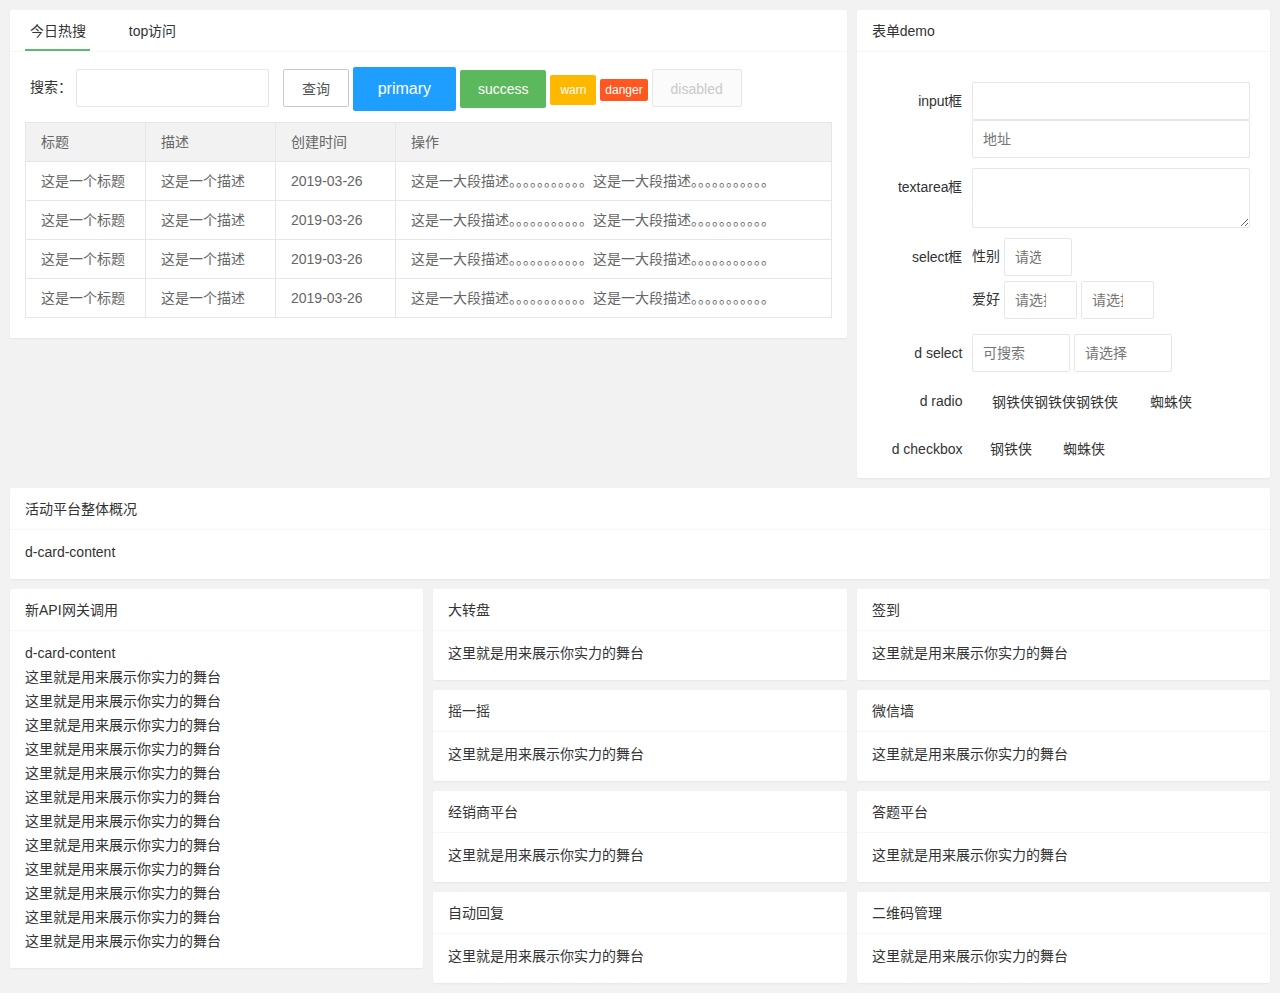
==== d/demo.html @ 4f04b0c2 "commit" ====
<!DOCTYPE html>
<html lang="zh-CN">
<head>
    <meta charset="UTF-8">
    <title>idea for d</title>
    <link media="all" type="text/css" rel="stylesheet" href="/assets/libs/normalize/normalize.min.css">
    <link media="all" type="text/css" rel="stylesheet" href="/assets/libs/d/d.min.css">
</head>
<body>
<div class="d-container">
    <div class="d-row">
        <div class="d-box d-box-8">
            <div class="d-card">
                <div class="d-card-tools">
                    <a href="javascript:void(0)"><i class="iconfont">&#xe728;</i></a>
                    <a href="javascript:void(0)"><i class="iconfont">&#xe6e9;</i></a>
                </div>
                <div class="d-tab">
                    <ul class="d-tab-title">
                        <li class="active" data-target=".top-search">今日热搜</li>
                        <li data-target=".top-access">top访问</li>
                    </ul>
                    <div class="d-card-body d-show top-search">
                        <div class="d-row">
                            <label class="d-input-inline">
                                搜索：
                                <input type="text">
                            </label>
                            <button type="button" class="d-btn">查询</button>
                            <button type="button" class="d-btn d-btn-primary d-btn-lg">primary</button>
                            <button type="button" class="d-btn d-btn-success">success</button>
                            <button type="button" class="d-btn d-btn-warn d-btn-sm">warn</button>
                            <button type="button" class="d-btn d-btn-danger d-btn-xs">danger</button>
                            <button type="button" class="d-btn d-btn-danger" disabled>disabled</button>
                        </div>
                        <table class="d-table d-table-hover">
                            <colgroup>
                                <col width="120">
                                <col width="130">
                                <col width="120">
                                <col>
                            </colgroup>
                            <thead>
                            <tr>
                                <th>标题</th>
                                <th>描述</th>
                                <th>创建时间</th>
                                <th>操作</th>
                            </tr>
                            </thead>
                            <tbody>
                            <tr>
                                <td>这是一个标题</td>
                                <td>这是一个描述</td>
                                <td>2019-03-26</td>
                                <td>这是一大段描述。。。。。。。。。。。这是一大段描述。。。。。。。。。。。</td>
                            </tr>
                            <tr>
                                <td>这是一个标题</td>
                                <td>这是一个描述</td>
                                <td>2019-03-26</td>
                                <td>这是一大段描述。。。。。。。。。。。这是一大段描述。。。。。。。。。。。</td>
                            </tr>
                            <tr>
                                <td>这是一个标题</td>
                                <td>这是一个描述</td>
                                <td>2019-03-26</td>
                                <td>这是一大段描述。。。。。。。。。。。这是一大段描述。。。。。。。。。。。</td>
                            </tr>
                            <tr>
                                <td>这是一个标题</td>
                                <td>这是一个描述</td>
                                <td>2019-03-26</td>
                                <td>这是一大段描述。。。。。。。。。。。这是一大段描述。。。。。。。。。。。</td>
                            </tr>
                            </tbody>
                        </table>
                    </div>
                    <div class="d-card-body top-access">
                        top访问emmmmmmmmm~~~~~
                    </div>
                </div>
            </div>
        </div>
        <div class="d-box d-box-4">
            <div class="d-card">
                <div class="d-card-tools">
                    <a href="javascript:void(0)"><i class="iconfont">&#xe728;</i></a>
                    <a href="javascript:void(0)"><i class="iconfont">&#xe6e9;</i></a>
                </div>
                <div class="d-card-header d-div-overflow">
                    表单demo
                </div>
                <div class="d-card-body">
                    <form action="">
                        <div class="d-form-item">
                            <div class="d-box d-box-3">
                                <label class="d-form-label">input框</label>
                            </div>
                            <div class="d-box d-box-9">
                                <input type="text" name="bb" value="">
                                <div class="d-input-group">
                                    <input type="text" placeholder="地址" value="">
                                    <span class="d-input-group-addon">
                                        <i class="iconfont">&#xe7af;</i>
                                    </span>
                                </div>
                            </div>
                        </div>
                        <div class="d-form-item">
                            <div class="d-box d-box-3">
                                <div class="d-form-label">textarea框</div>
                            </div>
                            <div class="d-box d-box-9">
                                <textarea name="sss"></textarea>
                            </div>
                        </div>
                        <div class="d-form-item">
                            <div class="d-box d-box-3">
                                <div class="d-form-label">select框</div>
                            </div>
                            <div class="d-box d-box-9">
                                <div class="d-input-inline">
                                    性别
                                    <select name="select_default_sex" style="width: 80px">
                                        <option value="">请选择</option>
                                        <option value="男">男</option>
                                        <option value="女">女</option>
                                        <option value="人妖">人妖</option>
                                    </select>
                                </div>
                                <div class="d-input-inline">
                                    爱好
                                    <select name="select_default_love" style="width: 85px">
                                        <option value="">请选择</option>
                                        <optgroup label="美食">
                                            <option value="红烧肉">红烧肉？</option>
                                            <option value="鸡蛋">鸡蛋？</option>
                                        </optgroup>
                                        <optgroup label="电视">
                                            <option value="笑傲江湖">笑傲江湖？</option>
                                            <option value="鹿鼎记" selected>鹿鼎记？</option>
                                            <option value="天龙八部">天龙八部？</option>
                                        </optgroup>
                                    </select>
                                    <select name="select_default_love" style="width: 85px">
                                        <option value="">请选择</option>
                                        <optgroup label="美食">
                                            <option value="红烧肉">红烧肉？</option>
                                            <option value="鸡蛋">鸡蛋？</option>
                                        </optgroup>
                                        <optgroup label="电视">
                                            <option value="笑傲江湖">笑傲江湖？</option>
                                            <option value="鹿鼎记" selected>鹿鼎记？</option>
                                            <option value="天龙八部">天龙八部？</option>
                                        </optgroup>
                                    </select>
                                </div>
                            </div>
                        </div>
                        <div class="d-form-item">
                            <div class="d-box d-box-3">
                                <div class="d-form-label">d select</div>
                            </div>
                            <div class="d-box d-box-9">
                                <select name="select_aaa" d-search style="width: 110px">
                                    <option value="">可搜索</option>
                                    <option value="1">这是1</option>
                                    <option value="2">这是2</option>
                                    <option value="disabled" disabled>这是disabled</option>
                                </select>
                                <select name="select_bbb" style="width: 110px">
                                    <option value="">请选择</option>
                                    <optgroup label="喜欢的电影系列">
                                        <option value="长江七号">长江七号</option>
                                        <option value="喜剧之王">喜剧之王</option>
                                        <option value="功夫" disabled>功夫</option>
                                    </optgroup>
                                    <optgroup label="喜欢的运动系列喜欢的运动">
                                        <option value="足球">足球</option>
                                        <option value="篮球" selected>篮球</option>
                                        <option value="跑步">跑步</option>
                                        <option value="游泳">游泳</option>
                                        <option value="游泳a">游泳a</option>
                                        <option value="游泳b">游泳b</option>
                                        <option value="游泳c">游泳c</option>
                                        <option value="游泳d">游泳d</option>
                                        <option value="游泳e">游泳e</option>
                                        <option value="游泳f">游泳f</option>
                                        <option value="游泳g">游泳g</option>
                                        <option value="游泳h">游泳h</option>
                                        <option value="游泳i">游泳i</option>
                                        <option value="游泳j">游泳j</option>
                                    </optgroup>
                                    <option value="disabled" disabled>这是disabled</option>
                                </select>
                            </div>
                        </div>
                        <div class="d-form-item">
                            <div class="d-box d-box-3">
                                <div class="d-form-label">d radio</div>
                            </div>
                            <div class="d-box d-box-9">
                                <label class="d-input-inline">
                                    <input type="radio" name="radio_bbb" value="钢铁侠"> 钢铁侠钢铁侠钢铁侠
                                </label>
                                <label class="d-input-inline">
                                    <input type="radio" name="radio_bbb" checked value="蜘蛛侠"> 蜘蛛侠
                                </label>
                            </div>
                        </div>
                        <div class="d-form-item">
                            <div class="d-box d-box-3">
                                <div class="d-form-label">d checkbox</div>
                            </div>
                            <div class="d-box d-box-9">
                                <label class="d-input-inline">
                                    <input type="checkbox" name="checkbox_bbb" value="钢铁侠" placeholder="钢铁侠">
                                </label>
                                <label class="d-input-inline">
                                    <input type="checkbox" name="checkbox_bbb" checked value="蜘蛛侠"> 蜘蛛侠
                                </label>
                            </div>
                        </div>
                    </form>
                </div>
            </div>
        </div>
        <div class="d-box d-box-12">
            <div class="d-card">
                <div class="d-card-tools">
                    <a href="javascript:void(0)"><i class="iconfont">&#xe728;</i></a>
                    <a href="javascript:void(0)"><i class="iconfont">&#xe6e9;</i></a>
                </div>
                <div class="d-card-header d-div-overflow">
                    活动平台整体概况
                </div>
                <div class="d-card-body">
                    d-card-content
                </div>
            </div>
        </div>
        <div class="d-box d-box-4">
            <div class="d-card">
                <div class="d-card-tools">
                    <a href="javascript:void(0)"><i class="iconfont">&#xe728;</i></a>
                    <a href="javascript:void(0)"><i class="iconfont">&#xe6e9;</i></a>
                </div>
                <div class="d-card-header d-div-overflow">
                    新API网关调用
                </div>
                <div class="d-card-body">
                    d-card-content <br>
                    这里就是用来展示你实力的舞台 <br>
                    这里就是用来展示你实力的舞台 <br>
                    这里就是用来展示你实力的舞台 <br>
                    这里就是用来展示你实力的舞台 <br>
                    这里就是用来展示你实力的舞台 <br>
                    这里就是用来展示你实力的舞台 <br>
                    这里就是用来展示你实力的舞台 <br>
                    这里就是用来展示你实力的舞台 <br>
                    这里就是用来展示你实力的舞台 <br>
                    这里就是用来展示你实力的舞台 <br>
                    这里就是用来展示你实力的舞台 <br>
                    这里就是用来展示你实力的舞台 <br>
                </div>
            </div>
        </div>
        <div class="d-box d-box-4">
            <div class="d-card">
                <div class="d-card-tools">
                    <a href="javascript:void(0)"><i class="iconfont">&#xe728;</i></a>
                    <a href="javascript:void(0)"><i class="iconfont">&#xe6e9;</i></a>
                </div>
                <div class="d-card-header d-div-overflow">
                    大转盘
                </div>
                <div class="d-card-body">
                    这里就是用来展示你实力的舞台
                </div>
            </div>
        </div>
        <div class="d-box d-box-4">
            <div class="d-card">
                <div class="d-card-header d-div-overflow">签到</div>
                <div class="d-card-body">
                    这里就是用来展示你实力的舞台
                </div>
            </div>
        </div>
        <div class="d-box d-box-4">
            <div class="d-card">
                <div class="d-card-header d-div-overflow">摇一摇</div>
                <div class="d-card-body">
                    这里就是用来展示你实力的舞台
                </div>
            </div>
        </div>
        <div class="d-box d-box-4">
            <div class="d-card">
                <div class="d-card-header d-div-overflow">微信墙</div>
                <div class="d-card-body">
                    这里就是用来展示你实力的舞台
                </div>
            </div>
        </div>
        <div class="d-box d-box-4">
            <div class="d-card">
                <div class="d-card-header d-div-overflow">经销商平台</div>
                <div class="d-card-body">
                    这里就是用来展示你实力的舞台
                </div>
            </div>
        </div>
        <div class="d-box d-box-4">
            <div class="d-card">
                <div class="d-card-header d-div-overflow">答题平台</div>
                <div class="d-card-body">
                    这里就是用来展示你实力的舞台
                </div>
            </div>
        </div>
        <div class="d-box d-box-4">
            <div class="d-card">
                <div class="d-card-header d-div-overflow">自动回复</div>
                <div class="d-card-body">
                    这里就是用来展示你实力的舞台
                </div>
            </div>
        </div>
        <div class="d-box d-box-4">
            <div class="d-card">
                <div class="d-card-header d-div-overflow">二维码管理</div>
                <div class="d-card-body">
                    这里就是用来展示你实力的舞台
                </div>
            </div>
        </div>
    </div>
</div>
<script src="/assets/libs/jquery/jquery-1.10.2.min.js"></script>
<script src="/assets/libs/d/d.min.js"></script>

</body>
</html>
---- assets/libs/d/d.min.css ----
/*! 
 * d.css - d.css
 * @version v1.0.0
 * @copyright dingding 
 * @modified time 2019-04-02 14:8:6
 * https://github.com/352926/d
 * https://ding.uq0.com/d/demo.html
 */.d-container .d-row .d-box .d-card .d-tab .d-tab-title li.active,.d-container .d-row .d-card-tools a,.d-container a,body{color:#333}*,:after,:before{-webkit-box-sizing:border-box;-moz-box-sizing:border-box;box-sizing:border-box}blockquote,body,button,dd,div,dl,dt,form,h1,h2,h3,h4,h5,h6,input,li,ol,p,pre,td,textarea,th,ul{margin:0;padding:0;-webkit-tap-highlight-color:transparent}body{font-family:"Helvetica Neue",Helvetica,Arial,sans-serif;font-size:14px;line-height:1.42857143;background-color:#fff;height:100%}.d-container{background-color:#f2f2f2}.d-container a{text-decoration:none}.d-container .d-show{display:block!important}.d-container .d-hide{display:none!important}.d-container .clear{clear:both}.d-container .clearfix:after,.d-container .d-row .d-card:after,.d-container .d-row:after{content:'.';display:block;height:0;clear:both;visibility:hidden}.d-container .d-row{padding:5px}.d-container .d-row:before{content:'';display:block;clear:both}.d-container .d-row .d-box{display:block;box-sizing:border-box;-moz-box-sizing:border-box;-webkit-box-sizing:border-box;padding:5px;float:left}.d-container .d-row .d-box .d-card{border-radius:2px;background-color:#fff;box-shadow:0 1px 2px 0 rgba(0,0,0,.05);padding-bottom:5px;position:relative}.d-container .d-row .d-box .d-card .d-card-header{height:42px;line-height:42px;padding:0 30px 0 15px;border-bottom:1px solid #f6f6f6;color:#333;border-radius:2px 2px 0 0;font-size:14px}.d-container .d-row .d-box .d-card .d-tab .d-tab-title{height:42px;position:relative;left:0;white-space:nowrap;font-size:0;border-bottom-width:1px;border-bottom-style:solid;-webkit-transition:all .2s;border-bottom-color:#f6f6f6}.d-container .d-row .d-box .d-card .d-tab .d-tab-title li{display:inline-block;margin:0 15px;padding:0;line-height:42px;vertical-align:middle;font-size:14px;text-align:center;cursor:pointer;transition:all .2s;-webkit-transition:all .2s;position:relative;min-width:65px}.d-container .d-row .d-box .d-card .d-tab .d-card-body{display:none}.d-container .d-row .d-box .d-card .d-tab .d-tab-title li.active:after{position:absolute;left:0;top:0;content:'';width:100%;height:41px;border-radius:2px 2px 0 0;box-sizing:border-box;pointer-events:none;border:none;border-bottom:2px solid #5FB878}.d-container .d-row .d-card-tools{width:100%;line-height:42px;top:0;left:0;position:absolute;text-align:right;padding-right:10px}.d-container .d-div-overflow{overflow:hidden;white-space:nowrap;text-overflow:ellipsis}.d-container .d-row .d-box .d-card .d-card-body{padding:10px 15px;line-height:24px}.d-container .d-row .d-box-1{width:8.33333333%}.d-container .d-row .d-box-2{width:16.66666667%}.d-container .d-row .d-box-3{width:25%}.d-container .d-row .d-box-4{width:33.33333333%}.d-container .d-row .d-box-5{width:41.66666667%}.d-container .d-row .d-box-6{width:50%}.d-container .d-row .d-box-7{width:58.33333333%}.d-container .d-row .d-box-8{width:66.66666667%}.d-container .d-row .d-box-9{width:75%}.d-container .d-row .d-box-10{width:83.33333333%}.d-container .d-row .d-box-11{width:91.66666667%}.d-container .d-row .d-box-12{width:100%}.d-container .d-table{width:100%;background-color:#fff;color:#666;margin:5px 0;border-collapse:collapse;border-spacing:0}.d-container .d-table tr{transition:all .3s;-webkit-transition:all .3s}.d-container .d-table thead tr{background-color:#f2f2f2}.d-container .d-table td,.d-container .d-table th{position:relative;padding:9px 15px;min-height:20px;line-height:20px;font-size:14px;border-width:1px;border-style:solid;border-color:#e6e6e6;text-align:left;font-weight:400}.d-container .d-table.d-table-hover>tbody>tr:hover{background-color:#f5f5f5}.d-container .d-form-item{margin-bottom:15px;clear:both}.d-container .d-form-label{display:block;padding:9px 0;width:100%;font-weight:400;line-height:20px;text-align:right}.d-container .d-form-input-checkbox,.d-container .d-form-input-radio{padding:9px 10px 0 0;font-weight:400;line-height:20px;vertical-align:middle;text-align:right}.d-container .d-form-input-radio{display:inline-block;cursor:pointer}.d-container .d-form-input-radio i.iconfont{color:#c2c2c2;font-size:18px;margin-right:5px;position:relative;top:1px}.d-container .d-form-input-radio input[type=radio]{display:none!important}.d-container .d-form-input-radio i.iconfont:hover{color:#5FB878!important}.d-container .d-form-input-radio.disabled,.d-container .d-form-input-radio.disabled i.iconfont{cursor:not-allowed!important;color:#e2e2e2!important}.d-container .d-form-input-checkbox{display:inline-block;cursor:pointer}.d-container .d-form-input-checkbox i.iconfont{color:#c2c2c2;font-size:16px;margin-right:5px;position:relative;top:1px}.d-container .d-form-input-checkbox input[type=checkbox]{display:none!important}.d-container .d-form-input-checkbox i.iconfont:hover,.d-container .d-form-input-checkbox.checked i.iconfont,.d-container .d-form-input-radio.checked i.iconfont{color:#5FB878!important}.d-container .d-form-input-checkbox.disabled,.d-container .d-form-input-checkbox.disabled i.iconfont{cursor:not-allowed!important;color:#e2e2e2!important}.d-container .d-form-select{position:relative;display:inline-block;font-weight:400;line-height:20px;vertical-align:middle;cursor:pointer}.d-container .d-form-select select{display:none!important}.d-container .d-form-select .d-form-select-title input{cursor:pointer}.d-container .d-form-select ul.d-form-select-option{display:none;position:absolute;left:0;top:42px;padding:5px 0;z-index:899;min-width:100%;border:1px solid #d2d2d2;max-height:300px;overflow-y:auto;background-color:#fff;border-radius:2px;box-shadow:0 2px 4px rgba(0,0,0,.12);box-sizing:border-box}.d-container .d-form-select ul.d-form-select-option>li.active{background-color:#5FB878!important;color:#fff!important}.d-container .d-form-select ul.d-form-select-option li.disabled{color:#d2d2d2!important;background-color:#fff!important;cursor:not-allowed!important}.d-container .d-form-select ul.d-form-select-option li{padding:0 10px;line-height:36px;white-space:nowrap;overflow:hidden;text-overflow:ellipsis}.d-container .d-form-select ul.d-form-select-option li:hover{background-color:#f2f2f2;-webkit-transition:.5s all;transition:.5s all}.d-container .d-form-select ul.d-form-select-option.d-form-select-group li{padding-left:20px}.d-container .d-form-select ul.d-form-select-option.d-form-select-group li.select_tips{padding-left:10px;color:#999}.d-container .d-form-select .d-form-select-group li.group{font-size:12px;color:#999!important;background-color:#fff!important;cursor:default!important;padding:0 10px!important;line-height:36px;white-space:nowrap;overflow:hidden;text-overflow:ellipsis}.d-container input,.d-container select,.d-container textarea{display:block;width:100%;padding-left:10px;height:38px;line-height:1.3;border:1px solid #e6e6e6;background-color:#fff;border-radius:2px;outline:0}.d-container .d-input-inline{display:inline-block;height:38px;vertical-align:middle;cursor:pointer;padding-right:10px;margin-bottom:5px}.d-container .d-input-inline input,.d-container .d-input-inline select{display:inline-block;width:auto;vertical-align:middle}.d-container .d-input-inline input[type=checkbox],.d-container .d-input-inline input[type=radio]{text-align:right;padding:9px 10px 0 0;margin-right:5px;position:relative;top:-1px;cursor:pointer}.d-container input:focus,.d-container input:hover,.d-container select:focus,.d-container select:hover,.d-container textarea:focus,.d-container textarea:hover{border-color:#D2D2D2!important}.d-container textarea{min-height:60px;height:auto;line-height:20px;padding:6px 10px;resize:vertical}.d-container .d-input-group{position:relative}.d-container .d-input-group input{padding-right:30px}.d-container .d-input-group .d-input-group-addon{display:inline-block;overflow:hidden;position:absolute;right:10px;top:25%;margin-top:-3px;cursor:pointer;color:#c2c2c2;transition:all .3s;-webkit-transition:all .3s}.d-container .d-btn{display:inline-block;height:38px;line-height:38px;white-space:nowrap;text-align:center;font-size:14px;cursor:pointer;padding:0 18px;border-width:1px;border-style:solid;border-color:#C9C9C9;border-image:initial;border-radius:2px;background-color:#fff;color:#555;outline:0}.d-container .d-btn:hover{border-color:#009688;color:#333}.d-container .d-btn-primary{background-color:#1E9FFF;color:#fff;border:none}.d-container .d-btn-success{background-color:#5cb85c;color:#fff;border:none}.d-container .d-btn-danger{background-color:#FF5722;color:#fff;border:none}.d-container .d-btn-warn{background-color:#FFB800;color:#fff;border:none}.d-container .d-btn-danger:hover,.d-container .d-btn-primary:hover,.d-container .d-btn-success:hover,.d-container .d-btn-warn:hover{opacity:.8;filter:alpha(opacity=80);color:#fff}.d-container .d-btn:disabled{border:1px solid #e6e6e6;background-color:#FBFBFB;color:#C9C9C9;cursor:not-allowed;opacity:1}.d-container .d-btn.d-btn-lg{height:44px;line-height:44px;padding:0 25px;font-size:16px}.d-container .d-btn.d-btn-sm{height:30px;line-height:30px;padding:0 10px;font-size:12px}.d-container .d-btn.d-btn-xs{height:22px;line-height:22px;padding:0 5px;font-size:12px}@font-face{font-family:iconfont;src:url(//at.alicdn.com/t/font_1105933_s2urmoh4e4j.eot);src:url(//at.alicdn.com/t/font_1105933_s2urmoh4e4j.eot?#iefix) format('embedded-opentype'),url(//at.alicdn.com/t/font_1105933_s2urmoh4e4j.woff2) format('woff2'),url(//at.alicdn.com/t/font_1105933_s2urmoh4e4j.woff) format('woff'),url(//at.alicdn.com/t/font_1105933_s2urmoh4e4j.ttf) format('truetype'),url(//at.alicdn.com/t/font_1105933_s2urmoh4e4j.svg#iconfont) format('svg')}.iconfont{font-family:iconfont!important;font-size:16px;font-style:normal;-webkit-font-smoothing:antialiased;-webkit-text-stroke-width:.2px;-moz-osx-font-smoothing:grayscale}
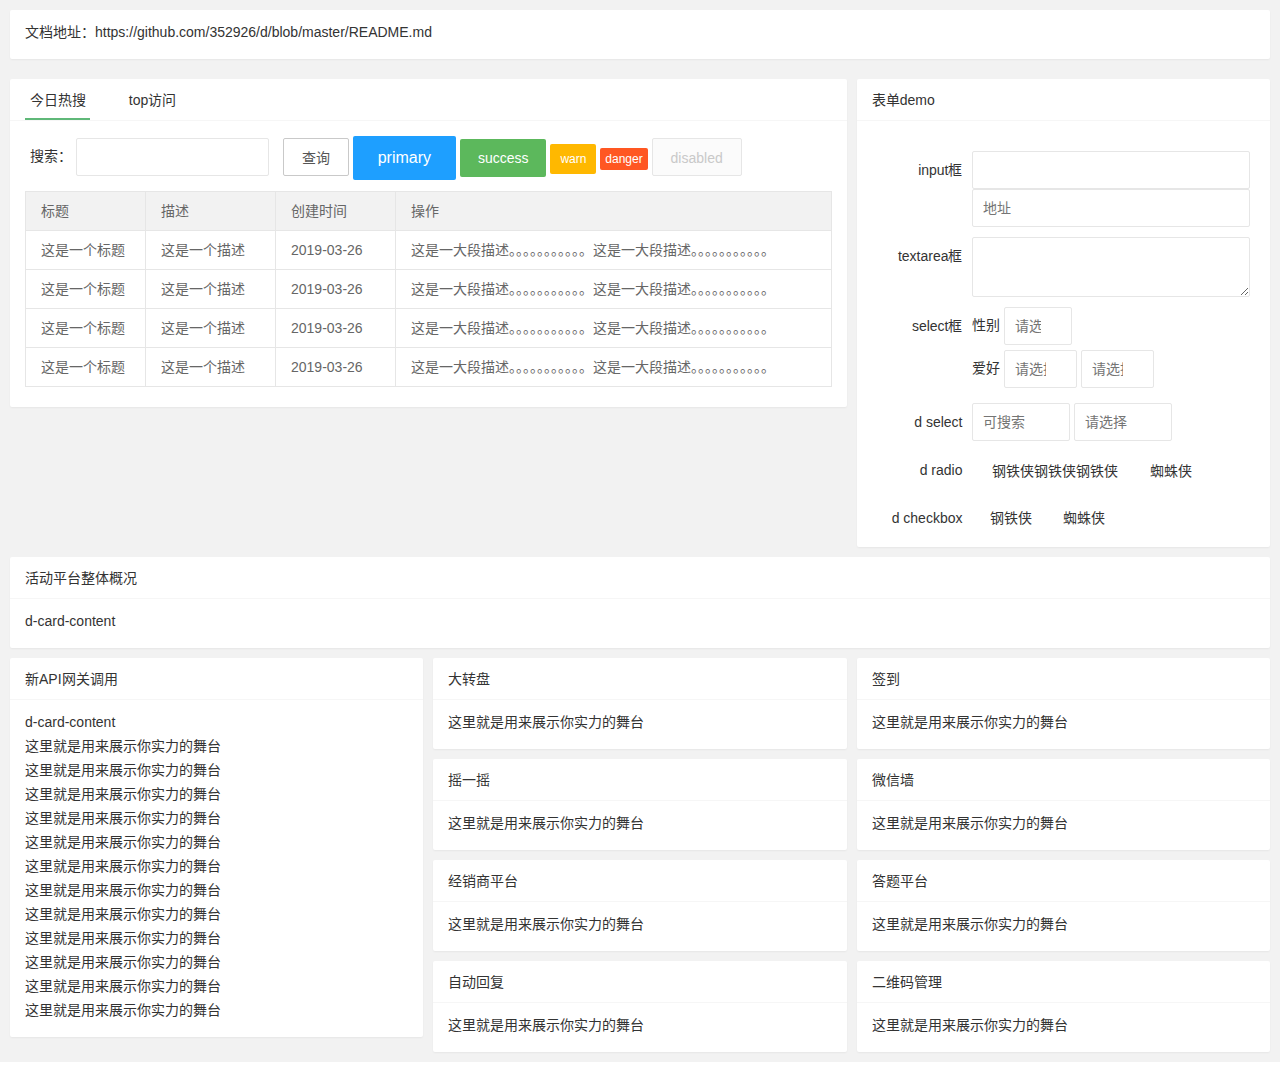
==== commit 6bcbb5fd: "commit" ====
--- a/d/demo.html
+++ b/d/demo.html
@@ -8,6 +8,15 @@
 </head>
 <body>
 <div class="d-container">
+    <div class="d-row">
+        <div class="d-box d-box-12">
+            <div class="d-card">
+                <div class="d-card-body">
+                    文档地址：<a href="https://github.com/352926/d/blob/master/README.md" target="_blank">https://github.com/352926/d/blob/master/README.md</a>
+                </div>
+            </div>
+        </div>
+    </div>
     <div class="d-row">
         <div class="d-box d-box-8">
             <div class="d-card">
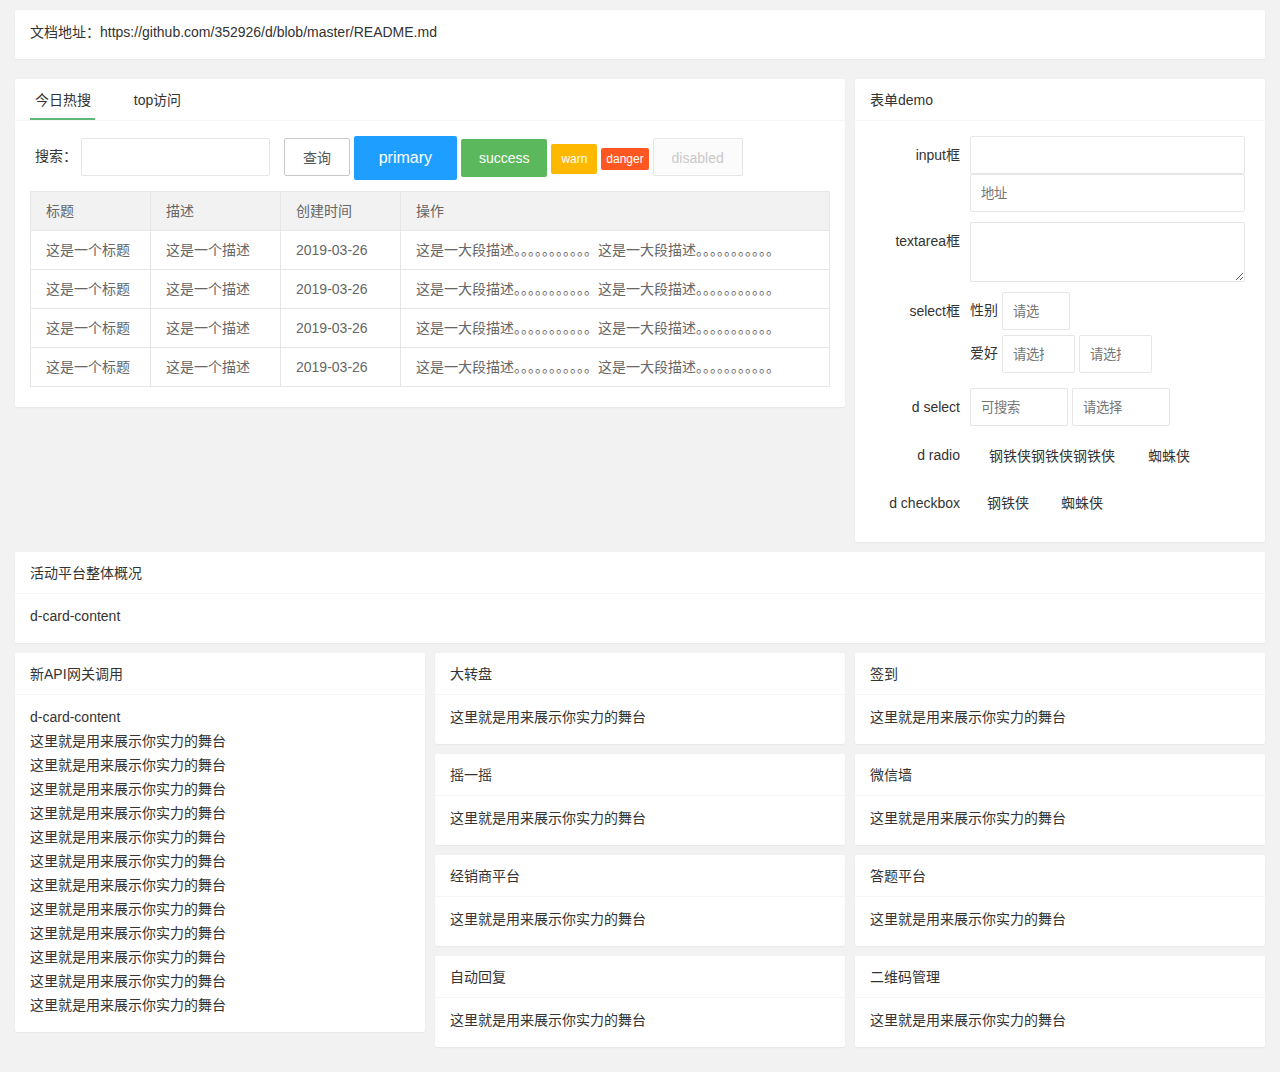
==== commit 8f8147fa: "增加h5样式，同时调整样式提高兼容性" ====
--- a/d/demo.html
+++ b/d/demo.html
@@ -3,10 +3,11 @@
 <head>
     <meta charset="UTF-8">
     <title>idea for d</title>
-    <link media="all" type="text/css" rel="stylesheet" href="/assets/libs/normalize/normalize.min.css">
+    <link rel="shortcut icon" href="//ding.uq0.com/d/favicon.ico">
+    <link media="all" type="text/css" rel="stylesheet" href="//ding.uq0.com/assets/libs/normalize/normalize.min.css">
     <link media="all" type="text/css" rel="stylesheet" href="/assets/libs/d/d.min.css">
 </head>
-<body>
+<body style="background-color: #f2f2f2;">
 <div class="d-container">
     <div class="d-row">
         <div class="d-box d-box-12">
--- a/assets/libs/d/d.min.css
+++ b/assets/libs/d/d.min.css
@@ -5,4 +5,4 @@
  * @modified time 2019-04-02 14:8:6
  * https://github.com/352926/d
  * https://ding.uq0.com/d/demo.html
- */.d-container .d-row .d-box .d-card .d-tab .d-tab-title li.active,.d-container .d-row .d-card-tools a,.d-container a,body{color:#333}*,:after,:before{-webkit-box-sizing:border-box;-moz-box-sizing:border-box;box-sizing:border-box}blockquote,body,button,dd,div,dl,dt,form,h1,h2,h3,h4,h5,h6,input,li,ol,p,pre,td,textarea,th,ul{margin:0;padding:0;-webkit-tap-highlight-color:transparent}body{font-family:"Helvetica Neue",Helvetica,Arial,sans-serif;font-size:14px;line-height:1.42857143;background-color:#fff;height:100%}.d-container{background-color:#f2f2f2}.d-container a{text-decoration:none}.d-container .d-show{display:block!important}.d-container .d-hide{display:none!important}.d-container .clear{clear:both}.d-container .clearfix:after,.d-container .d-row .d-card:after,.d-container .d-row:after{content:'.';display:block;height:0;clear:both;visibility:hidden}.d-container .d-row{padding:5px}.d-container .d-row:before{content:'';display:block;clear:both}.d-container .d-row .d-box{display:block;box-sizing:border-box;-moz-box-sizing:border-box;-webkit-box-sizing:border-box;padding:5px;float:left}.d-container .d-row .d-box .d-card{border-radius:2px;background-color:#fff;box-shadow:0 1px 2px 0 rgba(0,0,0,.05);padding-bottom:5px;position:relative}.d-container .d-row .d-box .d-card .d-card-header{height:42px;line-height:42px;padding:0 30px 0 15px;border-bottom:1px solid #f6f6f6;color:#333;border-radius:2px 2px 0 0;font-size:14px}.d-container .d-row .d-box .d-card .d-tab .d-tab-title{height:42px;position:relative;left:0;white-space:nowrap;font-size:0;border-bottom-width:1px;border-bottom-style:solid;-webkit-transition:all .2s;border-bottom-color:#f6f6f6}.d-container .d-row .d-box .d-card .d-tab .d-tab-title li{display:inline-block;margin:0 15px;padding:0;line-height:42px;vertical-align:middle;font-size:14px;text-align:center;cursor:pointer;transition:all .2s;-webkit-transition:all .2s;position:relative;min-width:65px}.d-container .d-row .d-box .d-card .d-tab .d-card-body{display:none}.d-container .d-row .d-box .d-card .d-tab .d-tab-title li.active:after{position:absolute;left:0;top:0;content:'';width:100%;height:41px;border-radius:2px 2px 0 0;box-sizing:border-box;pointer-events:none;border:none;border-bottom:2px solid #5FB878}.d-container .d-row .d-card-tools{width:100%;line-height:42px;top:0;left:0;position:absolute;text-align:right;padding-right:10px}.d-container .d-div-overflow{overflow:hidden;white-space:nowrap;text-overflow:ellipsis}.d-container .d-row .d-box .d-card .d-card-body{padding:10px 15px;line-height:24px}.d-container .d-row .d-box-1{width:8.33333333%}.d-container .d-row .d-box-2{width:16.66666667%}.d-container .d-row .d-box-3{width:25%}.d-container .d-row .d-box-4{width:33.33333333%}.d-container .d-row .d-box-5{width:41.66666667%}.d-container .d-row .d-box-6{width:50%}.d-container .d-row .d-box-7{width:58.33333333%}.d-container .d-row .d-box-8{width:66.66666667%}.d-container .d-row .d-box-9{width:75%}.d-container .d-row .d-box-10{width:83.33333333%}.d-container .d-row .d-box-11{width:91.66666667%}.d-container .d-row .d-box-12{width:100%}.d-container .d-table{width:100%;background-color:#fff;color:#666;margin:5px 0;border-collapse:collapse;border-spacing:0}.d-container .d-table tr{transition:all .3s;-webkit-transition:all .3s}.d-container .d-table thead tr{background-color:#f2f2f2}.d-container .d-table td,.d-container .d-table th{position:relative;padding:9px 15px;min-height:20px;line-height:20px;font-size:14px;border-width:1px;border-style:solid;border-color:#e6e6e6;text-align:left;font-weight:400}.d-container .d-table.d-table-hover>tbody>tr:hover{background-color:#f5f5f5}.d-container .d-form-item{margin-bottom:15px;clear:both}.d-container .d-form-label{display:block;padding:9px 0;width:100%;font-weight:400;line-height:20px;text-align:right}.d-container .d-form-input-checkbox,.d-container .d-form-input-radio{padding:9px 10px 0 0;font-weight:400;line-height:20px;vertical-align:middle;text-align:right}.d-container .d-form-input-radio{display:inline-block;cursor:pointer}.d-container .d-form-input-radio i.iconfont{color:#c2c2c2;font-size:18px;margin-right:5px;position:relative;top:1px}.d-container .d-form-input-radio input[type=radio]{display:none!important}.d-container .d-form-input-radio i.iconfont:hover{color:#5FB878!important}.d-container .d-form-input-radio.disabled,.d-container .d-form-input-radio.disabled i.iconfont{cursor:not-allowed!important;color:#e2e2e2!important}.d-container .d-form-input-checkbox{display:inline-block;cursor:pointer}.d-container .d-form-input-checkbox i.iconfont{color:#c2c2c2;font-size:16px;margin-right:5px;position:relative;top:1px}.d-container .d-form-input-checkbox input[type=checkbox]{display:none!important}.d-container .d-form-input-checkbox i.iconfont:hover,.d-container .d-form-input-checkbox.checked i.iconfont,.d-container .d-form-input-radio.checked i.iconfont{color:#5FB878!important}.d-container .d-form-input-checkbox.disabled,.d-container .d-form-input-checkbox.disabled i.iconfont{cursor:not-allowed!important;color:#e2e2e2!important}.d-container .d-form-select{position:relative;display:inline-block;font-weight:400;line-height:20px;vertical-align:middle;cursor:pointer}.d-container .d-form-select select{display:none!important}.d-container .d-form-select .d-form-select-title input{cursor:pointer}.d-container .d-form-select ul.d-form-select-option{display:none;position:absolute;left:0;top:42px;padding:5px 0;z-index:899;min-width:100%;border:1px solid #d2d2d2;max-height:300px;overflow-y:auto;background-color:#fff;border-radius:2px;box-shadow:0 2px 4px rgba(0,0,0,.12);box-sizing:border-box}.d-container .d-form-select ul.d-form-select-option>li.active{background-color:#5FB878!important;color:#fff!important}.d-container .d-form-select ul.d-form-select-option li.disabled{color:#d2d2d2!important;background-color:#fff!important;cursor:not-allowed!important}.d-container .d-form-select ul.d-form-select-option li{padding:0 10px;line-height:36px;white-space:nowrap;overflow:hidden;text-overflow:ellipsis}.d-container .d-form-select ul.d-form-select-option li:hover{background-color:#f2f2f2;-webkit-transition:.5s all;transition:.5s all}.d-container .d-form-select ul.d-form-select-option.d-form-select-group li{padding-left:20px}.d-container .d-form-select ul.d-form-select-option.d-form-select-group li.select_tips{padding-left:10px;color:#999}.d-container .d-form-select .d-form-select-group li.group{font-size:12px;color:#999!important;background-color:#fff!important;cursor:default!important;padding:0 10px!important;line-height:36px;white-space:nowrap;overflow:hidden;text-overflow:ellipsis}.d-container input,.d-container select,.d-container textarea{display:block;width:100%;padding-left:10px;height:38px;line-height:1.3;border:1px solid #e6e6e6;background-color:#fff;border-radius:2px;outline:0}.d-container .d-input-inline{display:inline-block;height:38px;vertical-align:middle;cursor:pointer;padding-right:10px;margin-bottom:5px}.d-container .d-input-inline input,.d-container .d-input-inline select{display:inline-block;width:auto;vertical-align:middle}.d-container .d-input-inline input[type=checkbox],.d-container .d-input-inline input[type=radio]{text-align:right;padding:9px 10px 0 0;margin-right:5px;position:relative;top:-1px;cursor:pointer}.d-container input:focus,.d-container input:hover,.d-container select:focus,.d-container select:hover,.d-container textarea:focus,.d-container textarea:hover{border-color:#D2D2D2!important}.d-container textarea{min-height:60px;height:auto;line-height:20px;padding:6px 10px;resize:vertical}.d-container .d-input-group{position:relative}.d-container .d-input-group input{padding-right:30px}.d-container .d-input-group .d-input-group-addon{display:inline-block;overflow:hidden;position:absolute;right:10px;top:25%;margin-top:-3px;cursor:pointer;color:#c2c2c2;transition:all .3s;-webkit-transition:all .3s}.d-container .d-btn{display:inline-block;height:38px;line-height:38px;white-space:nowrap;text-align:center;font-size:14px;cursor:pointer;padding:0 18px;border-width:1px;border-style:solid;border-color:#C9C9C9;border-image:initial;border-radius:2px;background-color:#fff;color:#555;outline:0}.d-container .d-btn:hover{border-color:#009688;color:#333}.d-container .d-btn-primary{background-color:#1E9FFF;color:#fff;border:none}.d-container .d-btn-success{background-color:#5cb85c;color:#fff;border:none}.d-container .d-btn-danger{background-color:#FF5722;color:#fff;border:none}.d-container .d-btn-warn{background-color:#FFB800;color:#fff;border:none}.d-container .d-btn-danger:hover,.d-container .d-btn-primary:hover,.d-container .d-btn-success:hover,.d-container .d-btn-warn:hover{opacity:.8;filter:alpha(opacity=80);color:#fff}.d-container .d-btn:disabled{border:1px solid #e6e6e6;background-color:#FBFBFB;color:#C9C9C9;cursor:not-allowed;opacity:1}.d-container .d-btn.d-btn-lg{height:44px;line-height:44px;padding:0 25px;font-size:16px}.d-container .d-btn.d-btn-sm{height:30px;line-height:30px;padding:0 10px;font-size:12px}.d-container .d-btn.d-btn-xs{height:22px;line-height:22px;padding:0 5px;font-size:12px}@font-face{font-family:iconfont;src:url(//at.alicdn.com/t/font_1105933_s2urmoh4e4j.eot);src:url(//at.alicdn.com/t/font_1105933_s2urmoh4e4j.eot?#iefix) format('embedded-opentype'),url(//at.alicdn.com/t/font_1105933_s2urmoh4e4j.woff2) format('woff2'),url(//at.alicdn.com/t/font_1105933_s2urmoh4e4j.woff) format('woff'),url(//at.alicdn.com/t/font_1105933_s2urmoh4e4j.ttf) format('truetype'),url(//at.alicdn.com/t/font_1105933_s2urmoh4e4j.svg#iconfont) format('svg')}.iconfont{font-family:iconfont!important;font-size:16px;font-style:normal;-webkit-font-smoothing:antialiased;-webkit-text-stroke-width:.2px;-moz-osx-font-smoothing:grayscale}+ */.d-container .d-row .d-box .d-card .d-tab .d-tab-title li.active,.d-container .d-row .d-card-tools a,.d-container a,body{color:#333}*,:after,:before{-webkit-box-sizing:border-box;-moz-box-sizing:border-box;box-sizing:border-box}blockquote,body,button,dd,div,dl,dt,form,h1,h2,h3,h4,h5,h6,input,li,ol,p,pre,td,textarea,th,ul{margin:0;padding:0;-webkit-tap-highlight-color:transparent}body{font-family:"Helvetica Neue",Helvetica,Arial,sans-serif;font-size:14px;line-height:1.42857143;background-color:#fff;height:100%}.clearfix:after,.clearfix:before,.d-container-fluid:after,.d-container-fluid:before,.d-container:after,.d-container:before,.d-row:after,.d-row:before{display:table;content:" "}.clearfix:after,.d-container-fluid:after,.d-container:after,.d-row:after{clear:both}.d-container{padding-right:5px;padding-left:5px;margin-right:auto;margin-left:auto}.d-container a{text-decoration:none}.d-container .d-show{display:block!important}.d-container .d-hide{display:none!important}.d-container .clear{clear:both}.d-container .clearfix:after,.d-container .d-box:after,.d-container .d-card:after,.d-container .d-form-item:after,.d-container .d-input-inline:after,.d-container .d-row:after{content:'.';display:block;height:0;clear:both;visibility:hidden}.d-container .d-row{padding:5px}.d-container .d-row:before{content:'';display:block;clear:both}.d-container .d-row .d-box{display:block;box-sizing:border-box;-moz-box-sizing:border-box;-webkit-box-sizing:border-box;padding:5px;float:left}.d-container .d-row .d-box .d-card{border-radius:2px;background-color:#fff;box-shadow:0 1px 2px 0 rgba(0,0,0,.05);padding-bottom:5px;position:relative}.d-container .d-row .d-box .d-card .d-card-header{height:42px;line-height:42px;padding:0 30px 0 15px;border-bottom:1px solid #f6f6f6;color:#333;border-radius:2px 2px 0 0;font-size:14px}.d-container .d-row .d-box .d-card .d-tab .d-tab-title{height:42px;position:relative;left:0;white-space:nowrap;font-size:0;border-bottom-width:1px;border-bottom-style:solid;-webkit-transition:all .2s;border-bottom-color:#f6f6f6}.d-container .d-row .d-box .d-card .d-tab .d-tab-title li{display:inline-block;margin:0 15px;padding:0;line-height:42px;vertical-align:middle;font-size:14px;text-align:center;cursor:pointer;transition:all .2s;-webkit-transition:all .2s;position:relative;min-width:65px}.d-container .d-row .d-box .d-card .d-tab .d-card-body{display:none}.d-container .d-row .d-box .d-card .d-tab .d-tab-title li.active:after{position:absolute;left:0;top:0;content:'';width:100%;height:41px;border-radius:2px 2px 0 0;box-sizing:border-box;pointer-events:none;border:none;border-bottom:2px solid #5FB878}.d-container .d-row .d-card-tools{width:100%;line-height:42px;top:0;left:0;position:absolute;text-align:right;padding-right:10px}.d-container .d-div-overflow{overflow:hidden;white-space:nowrap;text-overflow:ellipsis}.d-container .d-row .d-box .d-card .d-card-body{padding:10px 15px;line-height:24px}.d-container .d-row .d-box-1{width:8.33333333%}.d-container .d-row .d-box-2{width:16.66666667%}.d-container .d-row .d-box-3{width:25%}.d-container .d-row .d-box-4{width:33.33333333%}.d-container .d-row .d-box-5{width:41.66666667%}.d-container .d-row .d-box-6{width:50%}.d-container .d-row .d-box-7{width:58.33333333%}.d-container .d-row .d-box-8{width:66.66666667%}.d-container .d-row .d-box-9{width:75%}.d-container .d-row .d-box-10{width:83.33333333%}.d-container .d-row .d-box-11{width:91.66666667%}.d-container .d-row .d-box-12{width:100%}.d-container .d-table{width:100%;background-color:#fff;color:#666;margin:5px 0;border-collapse:collapse;border-spacing:0}.d-container .d-table tr{transition:all .3s;-webkit-transition:all .3s}.d-container .d-table thead tr{background-color:#f2f2f2}.d-container .d-table td,.d-container .d-table th{position:relative;padding:9px 15px;min-height:20px;line-height:20px;font-size:14px;border-width:1px;border-style:solid;border-color:#e6e6e6;text-align:left;font-weight:400}.d-container .d-table.d-table-hover>tbody>tr:hover{background-color:#f5f5f5}.d-container .d-form-item{margin-bottom:0;clear:both}.d-container .d-form-label{display:block;padding:9px 0;width:100%;font-weight:400;line-height:20px;text-align:right}.d-container .d-form-input-checkbox,.d-container .d-form-input-radio{padding:9px 10px 0 0;font-weight:400;line-height:20px;vertical-align:middle;text-align:right}.d-container .d-form-input-radio{display:inline-block;cursor:pointer}.d-container .d-form-input-radio i.iconfont{color:#c2c2c2;font-size:18px;margin-right:5px;position:relative;top:1px}.d-container .d-form-input-radio input[type=radio]{display:none!important}.d-container .d-form-input-radio i.iconfont:hover{color:#5FB878!important}.d-container .d-form-input-radio.disabled,.d-container .d-form-input-radio.disabled i.iconfont{cursor:not-allowed!important;color:#e2e2e2!important}.d-container .d-form-input-checkbox{display:inline-block;cursor:pointer}.d-container .d-form-input-checkbox i.iconfont{color:#c2c2c2;font-size:16px;margin-right:5px;position:relative;top:1px}.d-container .d-form-input-checkbox input[type=checkbox]{display:none!important}.d-container .d-form-input-checkbox i.iconfont:hover,.d-container .d-form-input-checkbox.checked i.iconfont,.d-container .d-form-input-radio.checked i.iconfont{color:#5FB878!important}.d-container .d-form-input-checkbox.disabled,.d-container .d-form-input-checkbox.disabled i.iconfont{cursor:not-allowed!important;color:#e2e2e2!important}.d-container .d-form-select{position:relative;display:inline-block;font-weight:400;line-height:20px;vertical-align:middle;cursor:pointer}.d-container .d-form-select select{display:none!important}.d-container .d-form-select .d-form-select-title input{cursor:pointer}.d-container .d-form-select ul.d-form-select-option{display:none;position:absolute;left:0;top:42px;padding:5px 0;z-index:899;min-width:100%;border:1px solid #d2d2d2;max-height:300px;overflow-y:auto;background-color:#fff;border-radius:2px;box-shadow:0 2px 4px rgba(0,0,0,.12);box-sizing:border-box}.d-container .d-form-select ul.d-form-select-option>li.active{background-color:#5FB878!important;color:#fff!important}.d-container .d-form-select ul.d-form-select-option li.disabled{color:#d2d2d2!important;background-color:#fff!important;cursor:not-allowed!important}.d-container .d-form-select ul.d-form-select-option li{padding:0 10px;line-height:36px;white-space:nowrap;overflow:hidden;text-overflow:ellipsis}.d-container .d-form-select ul.d-form-select-option li:hover{background-color:#f2f2f2;-webkit-transition:.5s all;transition:.5s all}.d-container .d-form-select ul.d-form-select-option.d-form-select-group li{padding-left:20px}.d-container .d-form-select ul.d-form-select-option.d-form-select-group li.select_tips{padding-left:10px;color:#999}.d-container .d-form-select .d-form-select-group li.group{font-size:12px;color:#999!important;background-color:#fff!important;cursor:default!important;padding:0 10px!important;line-height:36px;white-space:nowrap;overflow:hidden;text-overflow:ellipsis}.d-container input,.d-container select,.d-container textarea{display:block;width:100%;padding-left:10px;height:38px;line-height:1.3;border:1px solid #e6e6e6;background-color:#fff;border-radius:2px;outline:0}.d-container .d-input-inline{display:inline-block;vertical-align:middle;cursor:pointer;padding-right:10px;margin-bottom:5px}.d-container .d-input-inline input,.d-container .d-input-inline select{display:inline-block;width:auto;vertical-align:middle}.d-container .d-input-inline input[type=checkbox],.d-container .d-input-inline input[type=radio]{text-align:right;padding:9px 10px 0 0;margin-right:5px;position:relative;top:-1px;cursor:pointer}.d-container input:focus,.d-container input:hover,.d-container select:focus,.d-container select:hover,.d-container textarea:focus,.d-container textarea:hover{border-color:#D2D2D2!important}.d-container textarea{min-height:60px;height:auto;line-height:20px;padding:6px 10px;resize:vertical}.d-container .d-input-group{position:relative}.d-container .d-input-group input{padding-right:30px}.d-container .d-input-group .d-input-group-addon{display:inline-block;overflow:hidden;position:absolute;right:10px;top:25%;margin-top:-3px;cursor:pointer;color:#c2c2c2;transition:all .3s;-webkit-transition:all .3s}.d-container .d-btn{display:inline-block;height:38px;line-height:38px;white-space:nowrap;text-align:center;font-size:14px;cursor:pointer;padding:0 18px;border-width:1px;border-style:solid;border-color:#C9C9C9;border-image:initial;border-radius:2px;background-color:#fff;color:#555;outline:0}.d-container .d-btn:hover{border-color:#009688;color:#333}.d-container .d-btn-primary{background-color:#1E9FFF;color:#fff;border:none}.d-container .d-btn-success{background-color:#5cb85c;color:#fff;border:none}.d-container .d-btn-danger{background-color:#FF5722;color:#fff;border:none}.d-container .d-btn-warn{background-color:#FFB800;color:#fff;border:none}.d-container .d-btn-danger:hover,.d-container .d-btn-primary:hover,.d-container .d-btn-success:hover,.d-container .d-btn-warn:hover{opacity:.8;filter:alpha(opacity=80);color:#fff}.d-container .d-btn:disabled{border:1px solid #e6e6e6;background-color:#FBFBFB;color:#C9C9C9;cursor:not-allowed;opacity:1}.d-container .d-btn.d-btn-lg{height:44px;line-height:44px;padding:0 25px;font-size:16px}.d-container .d-btn.d-btn-sm{height:30px;line-height:30px;padding:0 10px;font-size:12px}.d-container .d-btn.d-btn-xs{height:22px;line-height:22px;padding:0 5px;font-size:12px}@font-face{font-family:iconfont;src:url(//at.alicdn.com/t/font_1105933_s2urmoh4e4j.eot);src:url(//at.alicdn.com/t/font_1105933_s2urmoh4e4j.eot?#iefix) format('embedded-opentype'),url(//at.alicdn.com/t/font_1105933_s2urmoh4e4j.woff2) format('woff2'),url(//at.alicdn.com/t/font_1105933_s2urmoh4e4j.woff) format('woff'),url(//at.alicdn.com/t/font_1105933_s2urmoh4e4j.ttf) format('truetype'),url(//at.alicdn.com/t/font_1105933_s2urmoh4e4j.svg#iconfont) format('svg')}.iconfont{font-family:iconfont!important;font-size:16px;font-style:normal;-webkit-font-smoothing:antialiased;-webkit-text-stroke-width:.2px;-moz-osx-font-smoothing:grayscale}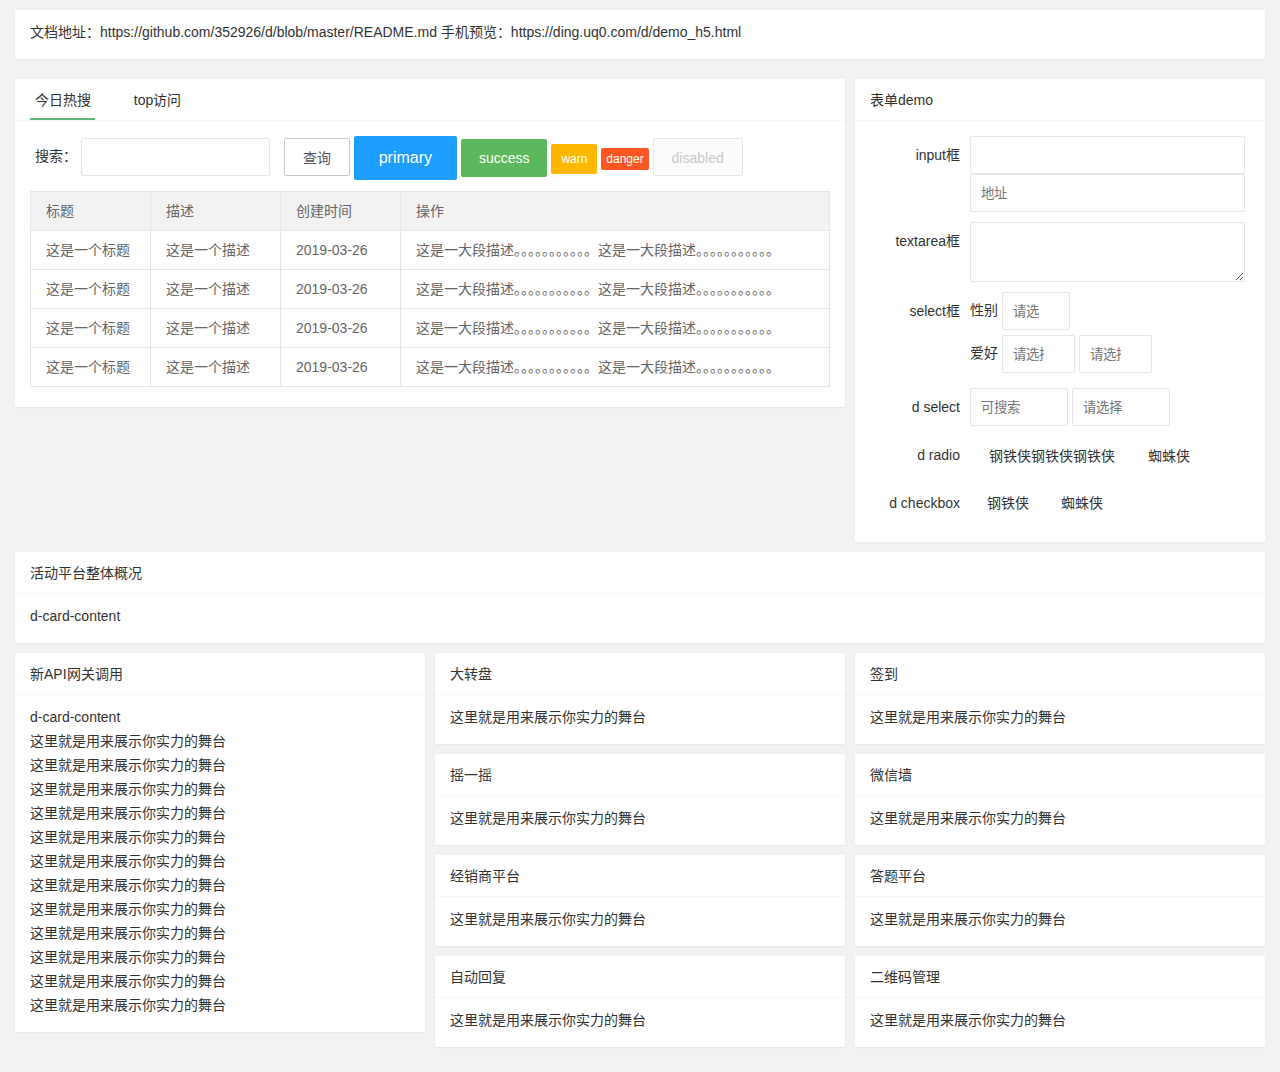
==== commit 9c4dfb2b: "完善" ====
--- a/d/demo.html
+++ b/d/demo.html
@@ -14,6 +14,7 @@
             <div class="d-card">
                 <div class="d-card-body">
                     文档地址：<a href="https://github.com/352926/d/blob/master/README.md" target="_blank">https://github.com/352926/d/blob/master/README.md</a>
+                    手机预览：<a href="https://ding.uq0.com/d/demo_h5.html" target="_blank">https://ding.uq0.com/d/demo_h5.html</a>
                 </div>
             </div>
         </div>
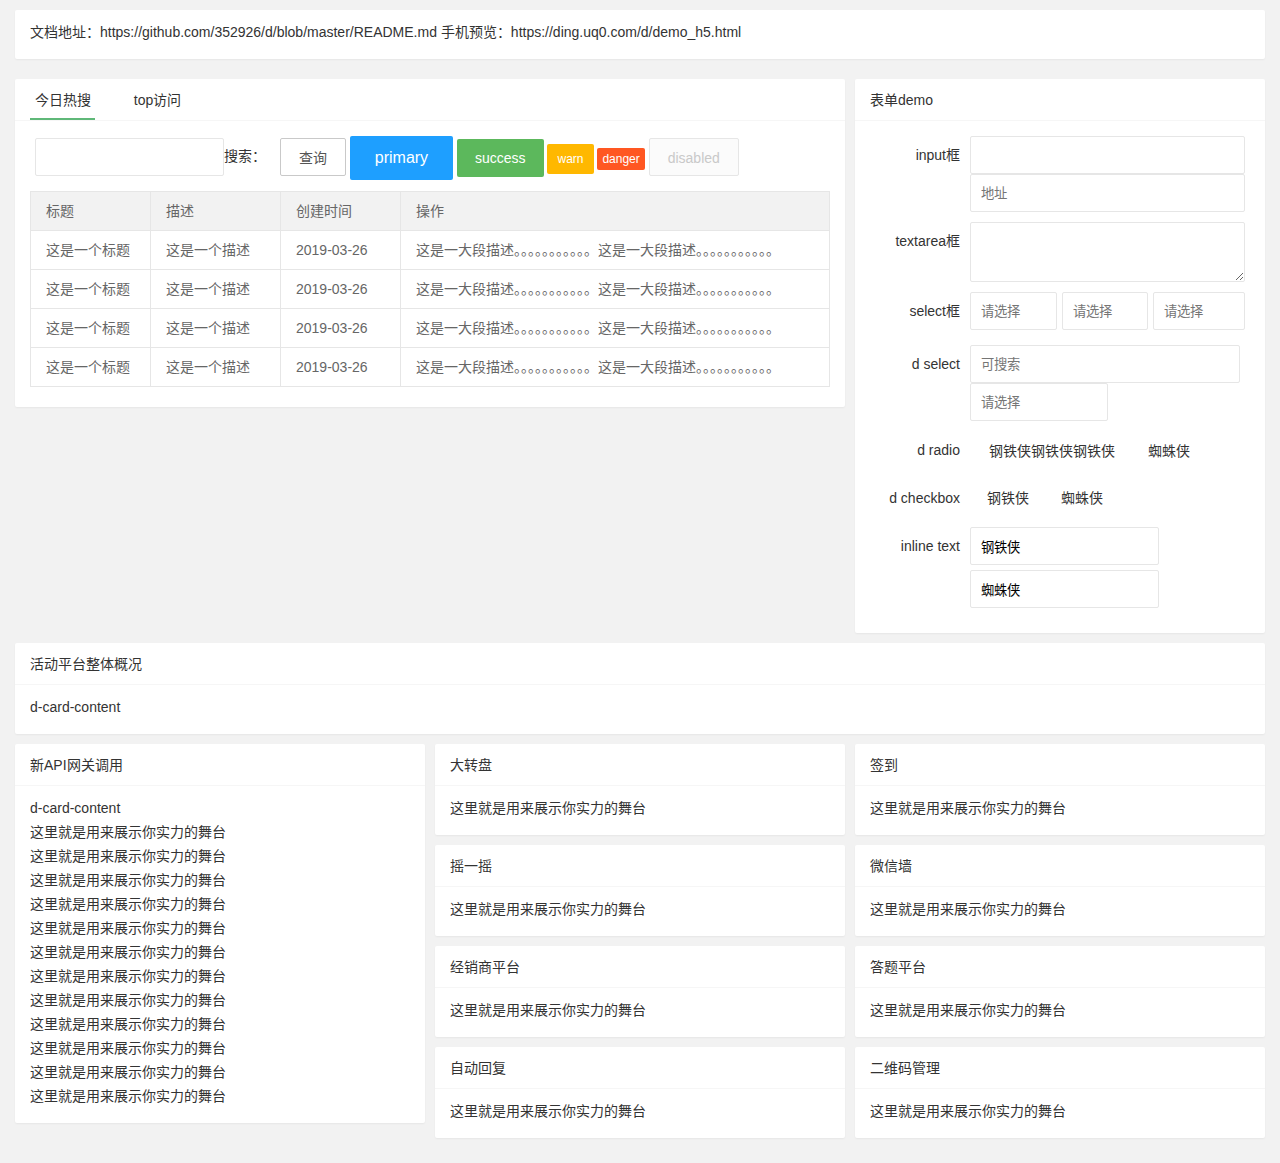
==== commit 36051a4d: "fixes" ====
--- a/d/demo.html
+++ b/d/demo.html
@@ -132,17 +132,13 @@
                             </div>
                             <div class="d-box d-box-9">
                                 <div class="d-input-inline">
-                                    性别
-                                    <select name="select_default_sex" style="width: 80px">
+                                    <select name="select_default_sex" class="d-box-4">
                                         <option value="">请选择</option>
                                         <option value="男">男</option>
                                         <option value="女">女</option>
                                         <option value="人妖">人妖</option>
                                     </select>
-                                </div>
-                                <div class="d-input-inline">
-                                    爱好
-                                    <select name="select_default_love" style="width: 85px">
+                                    <select name="select_default_love" class="d-box-4">
                                         <option value="">请选择</option>
                                         <optgroup label="美食">
                                             <option value="红烧肉">红烧肉？</option>
@@ -154,7 +150,7 @@
                                             <option value="天龙八部">天龙八部？</option>
                                         </optgroup>
                                     </select>
-                                    <select name="select_default_love" style="width: 85px">
+                                    <select name="select_default_love" class="d-box-4">
                                         <option value="">请选择</option>
                                         <optgroup label="美食">
                                             <option value="红烧肉">红烧肉？</option>
@@ -174,13 +170,13 @@
                                 <div class="d-form-label">d select</div>
                             </div>
                             <div class="d-box d-box-9">
-                                <select name="select_aaa" d-search style="width: 110px">
+                                <select name="select_aaa" d-search class="d-box-12">
                                     <option value="">可搜索</option>
                                     <option value="1">这是1</option>
                                     <option value="2">这是2</option>
                                     <option value="disabled" disabled>这是disabled</option>
                                 </select>
-                                <select name="select_bbb" style="width: 110px">
+                                <select name="select_bbb" class="d-box-6">
                                     <option value="">请选择</option>
                                     <optgroup label="喜欢的电影系列">
                                         <option value="长江七号">长江七号</option>
@@ -233,6 +229,19 @@
                                 </label>
                             </div>
                         </div>
+                        <div class="d-form-item">
+                            <div class="d-box d-box-3">
+                                <div class="d-form-label">inline text</div>
+                            </div>
+                            <div class="d-box d-box-9">
+                                <div class="d-input-inline d-box-6">
+                                    <input type="text" name="text_aaa" value="钢铁侠" placeholder="钢铁侠">
+                                </div>
+                                <div class="d-input-inline d-box-6">
+                                    <input type="text" name="text_bbb" checked value="蜘蛛侠">
+                                </div>
+                            </div>
+                        </div>
                     </form>
                 </div>
             </div>
--- a/assets/libs/d/d.min.css
+++ b/assets/libs/d/d.min.css
@@ -5,4 +5,4 @@
  * @modified time 2019-04-02 14:8:6
  * https://github.com/352926/d
  * https://ding.uq0.com/d/demo.html
- */.d-container .d-row .d-box .d-card .d-tab .d-tab-title li.active,.d-container .d-row .d-card-tools a,.d-container a,body{color:#333}*,:after,:before{-webkit-box-sizing:border-box;-moz-box-sizing:border-box;box-sizing:border-box}blockquote,body,button,dd,div,dl,dt,form,h1,h2,h3,h4,h5,h6,input,li,ol,p,pre,td,textarea,th,ul{margin:0;padding:0;-webkit-tap-highlight-color:transparent}body{font-family:"Helvetica Neue",Helvetica,Arial,sans-serif;font-size:14px;line-height:1.42857143;background-color:#fff;height:100%}.clearfix:after,.clearfix:before,.d-container-fluid:after,.d-container-fluid:before,.d-container:after,.d-container:before,.d-row:after,.d-row:before{display:table;content:" "}.clearfix:after,.d-container-fluid:after,.d-container:after,.d-row:after{clear:both}.d-container{padding-right:5px;padding-left:5px;margin-right:auto;margin-left:auto}.d-container a{text-decoration:none}.d-container .d-show{display:block!important}.d-container .d-hide{display:none!important}.d-container .clear{clear:both}.d-container .clearfix:after,.d-container .d-box:after,.d-container .d-card:after,.d-container .d-form-item:after,.d-container .d-input-inline:after,.d-container .d-row:after{content:'.';display:block;height:0;clear:both;visibility:hidden}.d-container .d-row{padding:5px}.d-container .d-row:before{content:'';display:block;clear:both}.d-container .d-row .d-box{display:block;box-sizing:border-box;-moz-box-sizing:border-box;-webkit-box-sizing:border-box;padding:5px;float:left}.d-container .d-row .d-box .d-card{border-radius:2px;background-color:#fff;box-shadow:0 1px 2px 0 rgba(0,0,0,.05);padding-bottom:5px;position:relative}.d-container .d-row .d-box .d-card .d-card-header{height:42px;line-height:42px;padding:0 30px 0 15px;border-bottom:1px solid #f6f6f6;color:#333;border-radius:2px 2px 0 0;font-size:14px}.d-container .d-row .d-box .d-card .d-tab .d-tab-title{height:42px;position:relative;left:0;white-space:nowrap;font-size:0;border-bottom-width:1px;border-bottom-style:solid;-webkit-transition:all .2s;border-bottom-color:#f6f6f6}.d-container .d-row .d-box .d-card .d-tab .d-tab-title li{display:inline-block;margin:0 15px;padding:0;line-height:42px;vertical-align:middle;font-size:14px;text-align:center;cursor:pointer;transition:all .2s;-webkit-transition:all .2s;position:relative;min-width:65px}.d-container .d-row .d-box .d-card .d-tab .d-card-body{display:none}.d-container .d-row .d-box .d-card .d-tab .d-tab-title li.active:after{position:absolute;left:0;top:0;content:'';width:100%;height:41px;border-radius:2px 2px 0 0;box-sizing:border-box;pointer-events:none;border:none;border-bottom:2px solid #5FB878}.d-container .d-row .d-card-tools{width:100%;line-height:42px;top:0;left:0;position:absolute;text-align:right;padding-right:10px}.d-container .d-div-overflow{overflow:hidden;white-space:nowrap;text-overflow:ellipsis}.d-container .d-row .d-box .d-card .d-card-body{padding:10px 15px;line-height:24px}.d-container .d-row .d-box-1{width:8.33333333%}.d-container .d-row .d-box-2{width:16.66666667%}.d-container .d-row .d-box-3{width:25%}.d-container .d-row .d-box-4{width:33.33333333%}.d-container .d-row .d-box-5{width:41.66666667%}.d-container .d-row .d-box-6{width:50%}.d-container .d-row .d-box-7{width:58.33333333%}.d-container .d-row .d-box-8{width:66.66666667%}.d-container .d-row .d-box-9{width:75%}.d-container .d-row .d-box-10{width:83.33333333%}.d-container .d-row .d-box-11{width:91.66666667%}.d-container .d-row .d-box-12{width:100%}.d-container .d-table{width:100%;background-color:#fff;color:#666;margin:5px 0;border-collapse:collapse;border-spacing:0}.d-container .d-table tr{transition:all .3s;-webkit-transition:all .3s}.d-container .d-table thead tr{background-color:#f2f2f2}.d-container .d-table td,.d-container .d-table th{position:relative;padding:9px 15px;min-height:20px;line-height:20px;font-size:14px;border-width:1px;border-style:solid;border-color:#e6e6e6;text-align:left;font-weight:400}.d-container .d-table.d-table-hover>tbody>tr:hover{background-color:#f5f5f5}.d-container .d-form-item{margin-bottom:0;clear:both}.d-container .d-form-label{display:block;padding:9px 0;width:100%;font-weight:400;line-height:20px;text-align:right}.d-container .d-form-input-checkbox,.d-container .d-form-input-radio{padding:9px 10px 0 0;font-weight:400;line-height:20px;vertical-align:middle;text-align:right}.d-container .d-form-input-radio{display:inline-block;cursor:pointer}.d-container .d-form-input-radio i.iconfont{color:#c2c2c2;font-size:18px;margin-right:5px;position:relative;top:1px}.d-container .d-form-input-radio input[type=radio]{display:none!important}.d-container .d-form-input-radio i.iconfont:hover{color:#5FB878!important}.d-container .d-form-input-radio.disabled,.d-container .d-form-input-radio.disabled i.iconfont{cursor:not-allowed!important;color:#e2e2e2!important}.d-container .d-form-input-checkbox{display:inline-block;cursor:pointer}.d-container .d-form-input-checkbox i.iconfont{color:#c2c2c2;font-size:16px;margin-right:5px;position:relative;top:1px}.d-container .d-form-input-checkbox input[type=checkbox]{display:none!important}.d-container .d-form-input-checkbox i.iconfont:hover,.d-container .d-form-input-checkbox.checked i.iconfont,.d-container .d-form-input-radio.checked i.iconfont{color:#5FB878!important}.d-container .d-form-input-checkbox.disabled,.d-container .d-form-input-checkbox.disabled i.iconfont{cursor:not-allowed!important;color:#e2e2e2!important}.d-container .d-form-select{position:relative;display:inline-block;font-weight:400;line-height:20px;vertical-align:middle;cursor:pointer}.d-container .d-form-select select{display:none!important}.d-container .d-form-select .d-form-select-title input{cursor:pointer}.d-container .d-form-select ul.d-form-select-option{display:none;position:absolute;left:0;top:42px;padding:5px 0;z-index:899;min-width:100%;border:1px solid #d2d2d2;max-height:300px;overflow-y:auto;background-color:#fff;border-radius:2px;box-shadow:0 2px 4px rgba(0,0,0,.12);box-sizing:border-box}.d-container .d-form-select ul.d-form-select-option>li.active{background-color:#5FB878!important;color:#fff!important}.d-container .d-form-select ul.d-form-select-option li.disabled{color:#d2d2d2!important;background-color:#fff!important;cursor:not-allowed!important}.d-container .d-form-select ul.d-form-select-option li{padding:0 10px;line-height:36px;white-space:nowrap;overflow:hidden;text-overflow:ellipsis}.d-container .d-form-select ul.d-form-select-option li:hover{background-color:#f2f2f2;-webkit-transition:.5s all;transition:.5s all}.d-container .d-form-select ul.d-form-select-option.d-form-select-group li{padding-left:20px}.d-container .d-form-select ul.d-form-select-option.d-form-select-group li.select_tips{padding-left:10px;color:#999}.d-container .d-form-select .d-form-select-group li.group{font-size:12px;color:#999!important;background-color:#fff!important;cursor:default!important;padding:0 10px!important;line-height:36px;white-space:nowrap;overflow:hidden;text-overflow:ellipsis}.d-container input,.d-container select,.d-container textarea{display:block;width:100%;padding-left:10px;height:38px;line-height:1.3;border:1px solid #e6e6e6;background-color:#fff;border-radius:2px;outline:0}.d-container .d-input-inline{display:inline-block;vertical-align:middle;cursor:pointer;padding-right:10px;margin-bottom:5px}.d-container .d-input-inline input,.d-container .d-input-inline select{display:inline-block;width:auto;vertical-align:middle}.d-container .d-input-inline input[type=checkbox],.d-container .d-input-inline input[type=radio]{text-align:right;padding:9px 10px 0 0;margin-right:5px;position:relative;top:-1px;cursor:pointer}.d-container input:focus,.d-container input:hover,.d-container select:focus,.d-container select:hover,.d-container textarea:focus,.d-container textarea:hover{border-color:#D2D2D2!important}.d-container textarea{min-height:60px;height:auto;line-height:20px;padding:6px 10px;resize:vertical}.d-container .d-input-group{position:relative}.d-container .d-input-group input{padding-right:30px}.d-container .d-input-group .d-input-group-addon{display:inline-block;overflow:hidden;position:absolute;right:10px;top:25%;margin-top:-3px;cursor:pointer;color:#c2c2c2;transition:all .3s;-webkit-transition:all .3s}.d-container .d-btn{display:inline-block;height:38px;line-height:38px;white-space:nowrap;text-align:center;font-size:14px;cursor:pointer;padding:0 18px;border-width:1px;border-style:solid;border-color:#C9C9C9;border-image:initial;border-radius:2px;background-color:#fff;color:#555;outline:0}.d-container .d-btn:hover{border-color:#009688;color:#333}.d-container .d-btn-primary{background-color:#1E9FFF;color:#fff;border:none}.d-container .d-btn-success{background-color:#5cb85c;color:#fff;border:none}.d-container .d-btn-danger{background-color:#FF5722;color:#fff;border:none}.d-container .d-btn-warn{background-color:#FFB800;color:#fff;border:none}.d-container .d-btn-danger:hover,.d-container .d-btn-primary:hover,.d-container .d-btn-success:hover,.d-container .d-btn-warn:hover{opacity:.8;filter:alpha(opacity=80);color:#fff}.d-container .d-btn:disabled{border:1px solid #e6e6e6;background-color:#FBFBFB;color:#C9C9C9;cursor:not-allowed;opacity:1}.d-container .d-btn.d-btn-lg{height:44px;line-height:44px;padding:0 25px;font-size:16px}.d-container .d-btn.d-btn-sm{height:30px;line-height:30px;padding:0 10px;font-size:12px}.d-container .d-btn.d-btn-xs{height:22px;line-height:22px;padding:0 5px;font-size:12px}@font-face{font-family:iconfont;src:url(//at.alicdn.com/t/font_1105933_s2urmoh4e4j.eot);src:url(//at.alicdn.com/t/font_1105933_s2urmoh4e4j.eot?#iefix) format('embedded-opentype'),url(//at.alicdn.com/t/font_1105933_s2urmoh4e4j.woff2) format('woff2'),url(//at.alicdn.com/t/font_1105933_s2urmoh4e4j.woff) format('woff'),url(//at.alicdn.com/t/font_1105933_s2urmoh4e4j.ttf) format('truetype'),url(//at.alicdn.com/t/font_1105933_s2urmoh4e4j.svg#iconfont) format('svg')}.iconfont{font-family:iconfont!important;font-size:16px;font-style:normal;-webkit-font-smoothing:antialiased;-webkit-text-stroke-width:.2px;-moz-osx-font-smoothing:grayscale}+ */.d-container .d-row .d-box .d-card .d-tab .d-tab-title li.active,.d-container .d-row .d-card-tools a,.d-container a,body{color:#333}*,:after,:before{-webkit-box-sizing:border-box;-moz-box-sizing:border-box;box-sizing:border-box}blockquote,body,button,dd,div,dl,dt,form,h1,h2,h3,h4,h5,h6,input,li,ol,p,pre,td,textarea,th,ul{margin:0;padding:0;-webkit-tap-highlight-color:transparent}body{font-family:"Helvetica Neue",Helvetica,Arial,sans-serif;font-size:14px;line-height:1.42857143;background-color:#fff;height:100%}.clearfix:after,.clearfix:before,.d-container-fluid:after,.d-container-fluid:before,.d-container:after,.d-container:before,.d-row:after,.d-row:before{display:table;content:" "}.clearfix:after,.d-container-fluid:after,.d-container:after,.d-row:after{clear:both}.d-container{padding-right:5px;padding-left:5px;margin-right:auto;margin-left:auto}.d-container a{text-decoration:none}.d-container .d-show{display:block!important}.d-container .d-hide{display:none!important}.d-container .clear{clear:both}.d-container .clearfix:after,.d-container .d-box:after,.d-container .d-card:after,.d-container .d-form-item:after,.d-container .d-input-inline:after,.d-container .d-row:after{content:'.';display:block;height:0;clear:both;visibility:hidden}.d-container .d-row{padding:5px}.d-container .d-row:before{content:'';display:block;clear:both}.d-container .d-row .d-box{display:block;box-sizing:border-box;-moz-box-sizing:border-box;-webkit-box-sizing:border-box;padding:5px;float:left}.d-container .d-row .d-box .d-card{border-radius:2px;background-color:#fff;box-shadow:0 1px 2px 0 rgba(0,0,0,.05);padding-bottom:5px;position:relative}.d-container .d-row .d-box .d-card .d-card-header{height:42px;line-height:42px;padding:0 30px 0 15px;border-bottom:1px solid #f6f6f6;color:#333;border-radius:2px 2px 0 0;font-size:14px}.d-container .d-row .d-box .d-card .d-tab .d-tab-title{height:42px;position:relative;left:0;white-space:nowrap;font-size:0;border-bottom-width:1px;border-bottom-style:solid;-webkit-transition:all .2s;border-bottom-color:#f6f6f6}.d-container .d-row .d-box .d-card .d-tab .d-tab-title li{display:inline-block;margin:0 15px;padding:0;line-height:42px;vertical-align:middle;font-size:14px;text-align:center;cursor:pointer;transition:all .2s;-webkit-transition:all .2s;position:relative;min-width:65px}.d-container .d-row .d-box .d-card .d-tab .d-card-body{display:none}.d-container .d-row .d-box .d-card .d-tab .d-tab-title li.active:after{position:absolute;left:0;top:0;content:'';width:100%;height:41px;border-radius:2px 2px 0 0;box-sizing:border-box;pointer-events:none;border:none;border-bottom:2px solid #5FB878}.d-container .d-row .d-card-tools{width:100%;line-height:42px;top:0;left:0;position:absolute;text-align:right;padding-right:10px}.d-container .d-div-overflow{overflow:hidden;white-space:nowrap;text-overflow:ellipsis}.d-container .d-row .d-box .d-card .d-card-body{padding:10px 15px;line-height:24px}.d-container .d-row .d-box-1{width:8.33333333%}.d-container .d-row .d-box-2{width:16.66666667%}.d-container .d-row .d-box-3{width:25%}.d-container .d-row .d-box-4{width:33.33333333%}.d-container .d-row .d-box-5{width:41.66666667%}.d-container .d-row .d-box-6{width:50%}.d-container .d-row .d-box-7{width:58.33333333%}.d-container .d-row .d-box-8{width:66.66666667%}.d-container .d-row .d-box-9{width:75%}.d-container .d-row .d-box-10{width:83.33333333%}.d-container .d-row .d-box-11{width:91.66666667%}.d-container .d-row .d-box-12{width:100%}.d-container .d-table{width:100%;background-color:#fff;color:#666;margin:5px 0;border-collapse:collapse;border-spacing:0}.d-container .d-table tr{transition:all .3s;-webkit-transition:all .3s}.d-container .d-table thead tr{background-color:#f2f2f2}.d-container .d-table td,.d-container .d-table th{position:relative;padding:9px 15px;min-height:20px;line-height:20px;font-size:14px;border-width:1px;border-style:solid;border-color:#e6e6e6;text-align:left;font-weight:400}.d-container .d-table.d-table-hover>tbody>tr:hover{background-color:#f5f5f5}.d-container .d-form-item{margin-bottom:0;clear:both}.d-container .d-form-label{display:block;padding:9px 0;width:100%;font-weight:400;line-height:20px;text-align:right}.d-container .d-form-input-checkbox,.d-container .d-form-input-radio{padding:9px 10px 0 0;font-weight:400;line-height:20px;vertical-align:middle;text-align:right}.d-container .d-form-input-radio{display:inline-block;cursor:pointer}.d-container .d-form-input-radio i.iconfont{color:#c2c2c2;font-size:18px;margin-right:5px;position:relative;top:1px}.d-container .d-form-input-radio input[type=radio]{display:none!important}.d-container .d-form-input-radio i.iconfont:hover{color:#5FB878!important}.d-container .d-form-input-radio.disabled,.d-container .d-form-input-radio.disabled i.iconfont{cursor:not-allowed!important;color:#e2e2e2!important}.d-container .d-form-input-checkbox{display:inline-block;cursor:pointer}.d-container .d-form-input-checkbox i.iconfont{color:#c2c2c2;font-size:16px;margin-right:5px;position:relative;top:1px}.d-container .d-form-input-checkbox input[type=checkbox]{display:none!important}.d-container .d-form-input-checkbox i.iconfont:hover,.d-container .d-form-input-checkbox.checked i.iconfont,.d-container .d-form-input-radio.checked i.iconfont{color:#5FB878!important}.d-container .d-form-input-checkbox.disabled,.d-container .d-form-input-checkbox.disabled i.iconfont{cursor:not-allowed!important;color:#e2e2e2!important}.d-container .d-form-select{position:relative;display:inline-block;font-weight:400;line-height:20px;vertical-align:middle;cursor:pointer;padding-right:5px}.d-container .d-form-select:last-child{padding-right:0}.d-container .d-form-select select{display:none!important}.d-container .d-form-select .d-form-select-title input{cursor:pointer}.d-container .d-form-select ul.d-form-select-option{display:none;position:absolute;left:0;top:42px;padding:5px 0;z-index:899;min-width:100%;border:1px solid #d2d2d2;max-height:300px;overflow-y:auto;background-color:#fff;border-radius:2px;box-shadow:0 2px 4px rgba(0,0,0,.12);box-sizing:border-box}.d-container .d-form-select ul.d-form-select-option>li.active{background-color:#5FB878!important;color:#fff!important}.d-container .d-form-select ul.d-form-select-option li.disabled{color:#d2d2d2!important;background-color:#fff!important;cursor:not-allowed!important}.d-container .d-form-select ul.d-form-select-option li{padding:0 10px;line-height:36px;white-space:nowrap;overflow:hidden;text-overflow:ellipsis}.d-container .d-form-select ul.d-form-select-option li:hover{background-color:#f2f2f2;-webkit-transition:.5s all;transition:.5s all}.d-container .d-form-select ul.d-form-select-option.d-form-select-group li{padding-left:20px}.d-container .d-form-select ul.d-form-select-option.d-form-select-group li.select_tips{padding-left:10px;color:#999}.d-container .d-form-select .d-form-select-group li.group{font-size:12px;color:#999!important;background-color:#fff!important;cursor:default!important;padding:0 10px!important;line-height:36px;white-space:nowrap;overflow:hidden;text-overflow:ellipsis}.d-container input,.d-container select,.d-container textarea{display:block;width:100%;padding-left:10px;height:38px;line-height:1.3;border:1px solid #e6e6e6;background-color:#fff;border-radius:2px;outline:0}.d-container .d-input-inline{display:inline-block;vertical-align:middle;cursor:pointer;padding-right:10px;margin-bottom:5px;line-height:37px}.d-container .d-input-inline:last-child{padding-right:0}.d-container .d-input-inline .d-form-select{float:left}.d-container .d-input-inline .d-form-select .d-form-select-input{width:100%}.d-container .d-input-inline input,.d-container .d-input-inline select{display:inline-block;width:auto;vertical-align:middle;float:left}.d-container .d-input-inline input[type=checkbox],.d-container .d-input-inline input[type=radio]{text-align:right;padding:9px 10px 0 0;margin-right:5px;position:relative;top:-1px;cursor:pointer}.d-container input:focus,.d-container input:hover,.d-container select:focus,.d-container select:hover,.d-container textarea:focus,.d-container textarea:hover{border-color:#D2D2D2!important}.d-container textarea{min-height:60px;height:auto;line-height:20px;padding:6px 10px;resize:vertical}.d-container .d-input-group{position:relative}.d-container .d-input-group input{padding-right:30px}.d-container .d-input-group .d-input-group-addon{display:inline-block;overflow:hidden;position:absolute;right:10px;top:25%;margin-top:-3px;cursor:pointer;color:#c2c2c2;transition:all .3s;-webkit-transition:all .3s}.d-container .d-btn{display:inline-block;height:38px;line-height:38px;white-space:nowrap;text-align:center;font-size:14px;cursor:pointer;padding:0 18px;border-width:1px;border-style:solid;border-color:#C9C9C9;border-image:initial;border-radius:2px;background-color:#fff;color:#555;outline:0}.d-container .d-btn:hover{border-color:#009688;color:#333}.d-container .d-btn-primary{background-color:#1E9FFF;color:#fff;border:none}.d-container .d-btn-success{background-color:#5cb85c;color:#fff;border:none}.d-container .d-btn-danger{background-color:#FF5722;color:#fff;border:none}.d-container .d-btn-warn{background-color:#FFB800;color:#fff;border:none}.d-container .d-btn-danger:hover,.d-container .d-btn-primary:hover,.d-container .d-btn-success:hover,.d-container .d-btn-warn:hover{opacity:.8;filter:alpha(opacity=80);color:#fff}.d-container .d-btn:disabled{border:1px solid #e6e6e6;background-color:#FBFBFB;color:#C9C9C9;cursor:not-allowed;opacity:1}.d-container .d-btn.d-btn-lg{height:44px;line-height:44px;padding:0 25px;font-size:16px}.d-container .d-btn.d-btn-sm{height:30px;line-height:30px;padding:0 10px;font-size:12px}.d-container .d-btn.d-btn-xs{height:22px;line-height:22px;padding:0 5px;font-size:12px}@font-face{font-family:iconfont;src:url(//at.alicdn.com/t/font_1105933_s2urmoh4e4j.eot);src:url(//at.alicdn.com/t/font_1105933_s2urmoh4e4j.eot?#iefix) format('embedded-opentype'),url(//at.alicdn.com/t/font_1105933_s2urmoh4e4j.woff2) format('woff2'),url(//at.alicdn.com/t/font_1105933_s2urmoh4e4j.woff) format('woff'),url(//at.alicdn.com/t/font_1105933_s2urmoh4e4j.ttf) format('truetype'),url(//at.alicdn.com/t/font_1105933_s2urmoh4e4j.svg#iconfont) format('svg')}.iconfont{font-family:iconfont!important;font-size:16px;font-style:normal;-webkit-font-smoothing:antialiased;-webkit-text-stroke-width:.2px;-moz-osx-font-smoothing:grayscale}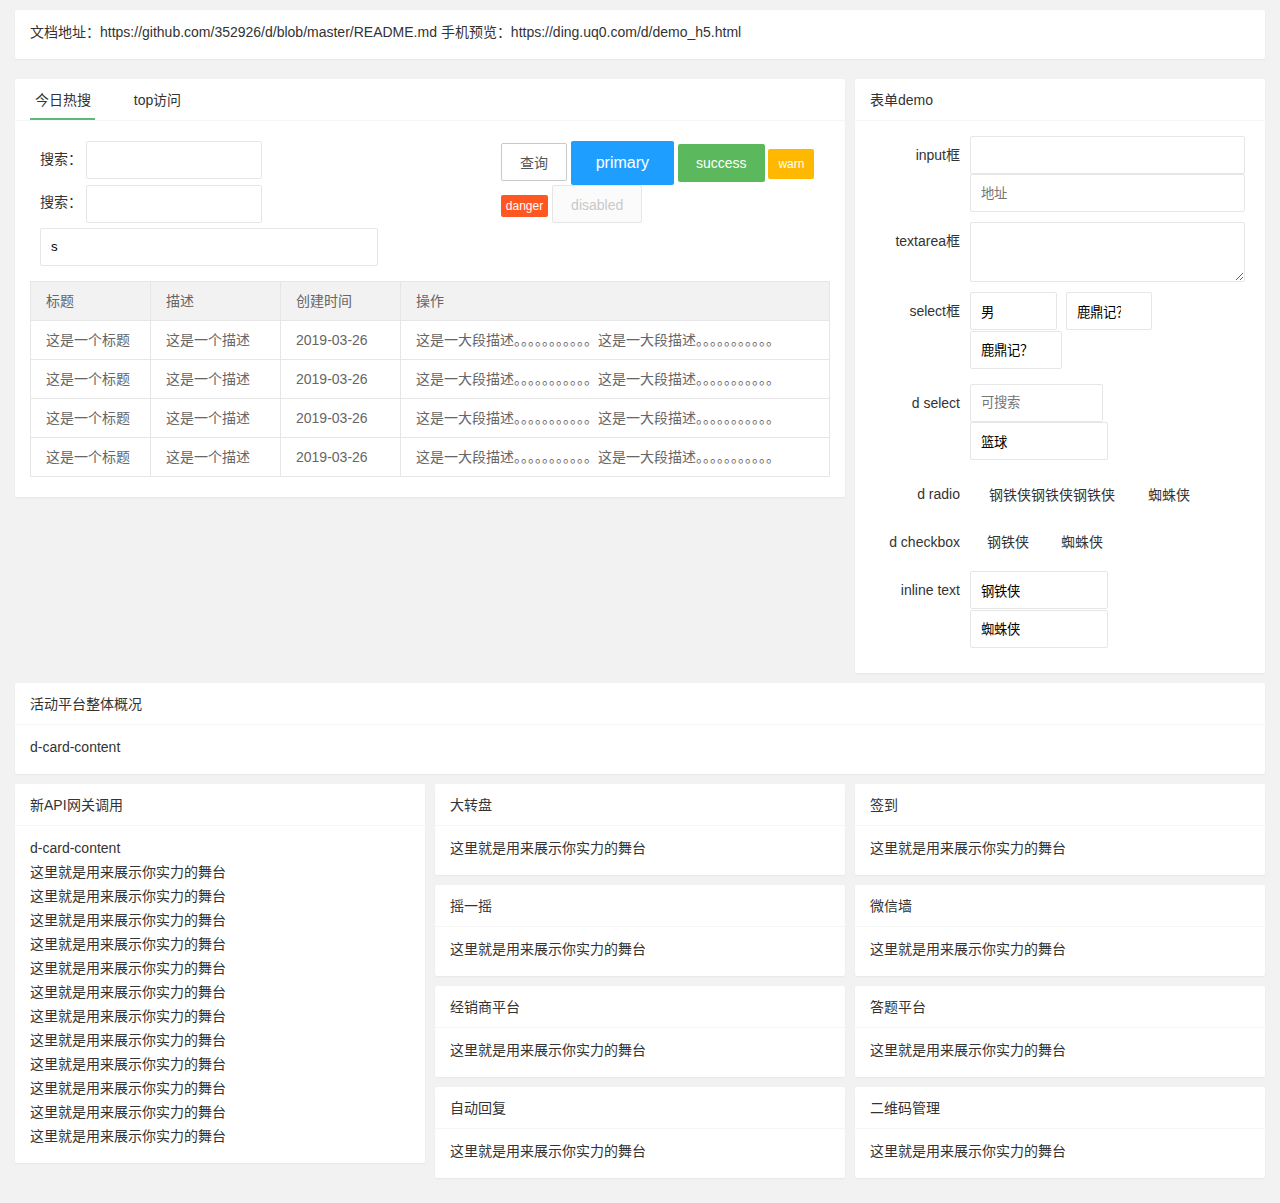
==== commit 27e6d7f5: "更新样式库，增加d-frame样式组件" ====
--- a/d/demo.html
+++ b/d/demo.html
@@ -33,16 +33,25 @@
                     </ul>
                     <div class="d-card-body d-show top-search">
                         <div class="d-row">
-                            <label class="d-input-inline">
-                                搜索：
-                                <input type="text">
-                            </label>
-                            <button type="button" class="d-btn">查询</button>
-                            <button type="button" class="d-btn d-btn-primary d-btn-lg">primary</button>
-                            <button type="button" class="d-btn d-btn-success">success</button>
-                            <button type="button" class="d-btn d-btn-warn d-btn-sm">warn</button>
-                            <button type="button" class="d-btn d-btn-danger d-btn-xs">danger</button>
-                            <button type="button" class="d-btn d-btn-danger" disabled>disabled</button>
+                            <div class="d-box d-box-7">
+                                <div class="d-input-inline">
+                                    搜索：
+                                    <input type="text" class="d-box-9">
+                                </div>
+                                <div class="d-input-inline">
+                                    搜索：
+                                    <input type="text" class="d-box-9">
+                                </div>
+                                <input type="text" class="d-box-9" value="s">
+                            </div>
+                            <div class="d-box d-box-5">
+                                <button type="button" class="d-btn">查询</button>
+                                <button type="button" class="d-btn d-btn-primary d-btn-lg">primary</button>
+                                <button type="button" class="d-btn d-btn-success">success</button>
+                                <button type="button" class="d-btn d-btn-warn d-btn-sm">warn</button>
+                                <button type="button" class="d-btn d-btn-danger d-btn-xs">danger</button>
+                                <button type="button" class="d-btn d-btn-danger" disabled>disabled</button>
+                            </div>
                         </div>
                         <table class="d-table d-table-hover">
                             <colgroup>
@@ -134,7 +143,7 @@
                                 <div class="d-input-inline">
                                     <select name="select_default_sex" class="d-box-4">
                                         <option value="">请选择</option>
-                                        <option value="男">男</option>
+                                        <option value="男" selected>男</option>
                                         <option value="女">女</option>
                                         <option value="人妖">人妖</option>
                                     </select>
@@ -170,37 +179,39 @@
                                 <div class="d-form-label">d select</div>
                             </div>
                             <div class="d-box d-box-9">
-                                <select name="select_aaa" d-search class="d-box-12">
-                                    <option value="">可搜索</option>
-                                    <option value="1">这是1</option>
-                                    <option value="2">这是2</option>
-                                    <option value="disabled" disabled>这是disabled</option>
-                                </select>
-                                <select name="select_bbb" class="d-box-6">
-                                    <option value="">请选择</option>
-                                    <optgroup label="喜欢的电影系列">
-                                        <option value="长江七号">长江七号</option>
-                                        <option value="喜剧之王">喜剧之王</option>
-                                        <option value="功夫" disabled>功夫</option>
-                                    </optgroup>
-                                    <optgroup label="喜欢的运动系列喜欢的运动">
-                                        <option value="足球">足球</option>
-                                        <option value="篮球" selected>篮球</option>
-                                        <option value="跑步">跑步</option>
-                                        <option value="游泳">游泳</option>
-                                        <option value="游泳a">游泳a</option>
-                                        <option value="游泳b">游泳b</option>
-                                        <option value="游泳c">游泳c</option>
-                                        <option value="游泳d">游泳d</option>
-                                        <option value="游泳e">游泳e</option>
-                                        <option value="游泳f">游泳f</option>
-                                        <option value="游泳g">游泳g</option>
-                                        <option value="游泳h">游泳h</option>
-                                        <option value="游泳i">游泳i</option>
-                                        <option value="游泳j">游泳j</option>
-                                    </optgroup>
-                                    <option value="disabled" disabled>这是disabled</option>
-                                </select>
+                                <div class="d-input-inline d-box-12">
+                                    <select name="select_aaa" d-search class="d-box-6">
+                                        <option value="">可搜索</option>
+                                        <option value="1">这是1</option>
+                                        <option value="2">这是2</option>
+                                        <option value="disabled" disabled>这是disabled</option>
+                                    </select>
+                                    <select name="select_bbb" class="d-box-6">
+                                        <option value="">请选择</option>
+                                        <optgroup label="喜欢的电影系列">
+                                            <option value="长江七号">长江七号</option>
+                                            <option value="喜剧之王">喜剧之王</option>
+                                            <option value="功夫" disabled>功夫</option>
+                                        </optgroup>
+                                        <optgroup label="喜欢的运动系列喜欢的运动">
+                                            <option value="足球">足球</option>
+                                            <option value="篮球" selected>篮球</option>
+                                            <option value="跑步">跑步</option>
+                                            <option value="游泳">游泳</option>
+                                            <option value="游泳a">游泳a</option>
+                                            <option value="游泳b">游泳b</option>
+                                            <option value="游泳c">游泳c</option>
+                                            <option value="游泳d">游泳d</option>
+                                            <option value="游泳e">游泳e</option>
+                                            <option value="游泳f">游泳f</option>
+                                            <option value="游泳g">游泳g</option>
+                                            <option value="游泳h">游泳h</option>
+                                            <option value="游泳i">游泳i</option>
+                                            <option value="游泳j">游泳j</option>
+                                        </optgroup>
+                                        <option value="disabled" disabled>这是disabled</option>
+                                    </select>
+                                </div>
                             </div>
                         </div>
                         <div class="d-form-item">
@@ -234,11 +245,9 @@
                                 <div class="d-form-label">inline text</div>
                             </div>
                             <div class="d-box d-box-9">
-                                <div class="d-input-inline d-box-6">
-                                    <input type="text" name="text_aaa" value="钢铁侠" placeholder="钢铁侠">
-                                </div>
-                                <div class="d-input-inline d-box-6">
-                                    <input type="text" name="text_bbb" checked value="蜘蛛侠">
+                                <div class="d-input-inline d-box-12">
+                                    <input type="text" name="text_aaa" class="d-box-6" value="钢铁侠" placeholder="钢铁侠">
+                                    <input type="text" name="text_bbb" class="d-box-6" checked value="蜘蛛侠">
                                 </div>
                             </div>
                         </div>
--- a/assets/libs/d/d.min.css
+++ b/assets/libs/d/d.min.css
@@ -2,7 +2,7 @@
  * d.css - d.css
  * @version v1.0.0
  * @copyright dingding 
- * @modified time 2019-04-02 14:8:6
+ * @modified time 2019-05-28 16:41:28
  * https://github.com/352926/d
  * https://ding.uq0.com/d/demo.html
- */.d-container .d-row .d-box .d-card .d-tab .d-tab-title li.active,.d-container .d-row .d-card-tools a,.d-container a,body{color:#333}*,:after,:before{-webkit-box-sizing:border-box;-moz-box-sizing:border-box;box-sizing:border-box}blockquote,body,button,dd,div,dl,dt,form,h1,h2,h3,h4,h5,h6,input,li,ol,p,pre,td,textarea,th,ul{margin:0;padding:0;-webkit-tap-highlight-color:transparent}body{font-family:"Helvetica Neue",Helvetica,Arial,sans-serif;font-size:14px;line-height:1.42857143;background-color:#fff;height:100%}.clearfix:after,.clearfix:before,.d-container-fluid:after,.d-container-fluid:before,.d-container:after,.d-container:before,.d-row:after,.d-row:before{display:table;content:" "}.clearfix:after,.d-container-fluid:after,.d-container:after,.d-row:after{clear:both}.d-container{padding-right:5px;padding-left:5px;margin-right:auto;margin-left:auto}.d-container a{text-decoration:none}.d-container .d-show{display:block!important}.d-container .d-hide{display:none!important}.d-container .clear{clear:both}.d-container .clearfix:after,.d-container .d-box:after,.d-container .d-card:after,.d-container .d-form-item:after,.d-container .d-input-inline:after,.d-container .d-row:after{content:'.';display:block;height:0;clear:both;visibility:hidden}.d-container .d-row{padding:5px}.d-container .d-row:before{content:'';display:block;clear:both}.d-container .d-row .d-box{display:block;box-sizing:border-box;-moz-box-sizing:border-box;-webkit-box-sizing:border-box;padding:5px;float:left}.d-container .d-row .d-box .d-card{border-radius:2px;background-color:#fff;box-shadow:0 1px 2px 0 rgba(0,0,0,.05);padding-bottom:5px;position:relative}.d-container .d-row .d-box .d-card .d-card-header{height:42px;line-height:42px;padding:0 30px 0 15px;border-bottom:1px solid #f6f6f6;color:#333;border-radius:2px 2px 0 0;font-size:14px}.d-container .d-row .d-box .d-card .d-tab .d-tab-title{height:42px;position:relative;left:0;white-space:nowrap;font-size:0;border-bottom-width:1px;border-bottom-style:solid;-webkit-transition:all .2s;border-bottom-color:#f6f6f6}.d-container .d-row .d-box .d-card .d-tab .d-tab-title li{display:inline-block;margin:0 15px;padding:0;line-height:42px;vertical-align:middle;font-size:14px;text-align:center;cursor:pointer;transition:all .2s;-webkit-transition:all .2s;position:relative;min-width:65px}.d-container .d-row .d-box .d-card .d-tab .d-card-body{display:none}.d-container .d-row .d-box .d-card .d-tab .d-tab-title li.active:after{position:absolute;left:0;top:0;content:'';width:100%;height:41px;border-radius:2px 2px 0 0;box-sizing:border-box;pointer-events:none;border:none;border-bottom:2px solid #5FB878}.d-container .d-row .d-card-tools{width:100%;line-height:42px;top:0;left:0;position:absolute;text-align:right;padding-right:10px}.d-container .d-div-overflow{overflow:hidden;white-space:nowrap;text-overflow:ellipsis}.d-container .d-row .d-box .d-card .d-card-body{padding:10px 15px;line-height:24px}.d-container .d-row .d-box-1{width:8.33333333%}.d-container .d-row .d-box-2{width:16.66666667%}.d-container .d-row .d-box-3{width:25%}.d-container .d-row .d-box-4{width:33.33333333%}.d-container .d-row .d-box-5{width:41.66666667%}.d-container .d-row .d-box-6{width:50%}.d-container .d-row .d-box-7{width:58.33333333%}.d-container .d-row .d-box-8{width:66.66666667%}.d-container .d-row .d-box-9{width:75%}.d-container .d-row .d-box-10{width:83.33333333%}.d-container .d-row .d-box-11{width:91.66666667%}.d-container .d-row .d-box-12{width:100%}.d-container .d-table{width:100%;background-color:#fff;color:#666;margin:5px 0;border-collapse:collapse;border-spacing:0}.d-container .d-table tr{transition:all .3s;-webkit-transition:all .3s}.d-container .d-table thead tr{background-color:#f2f2f2}.d-container .d-table td,.d-container .d-table th{position:relative;padding:9px 15px;min-height:20px;line-height:20px;font-size:14px;border-width:1px;border-style:solid;border-color:#e6e6e6;text-align:left;font-weight:400}.d-container .d-table.d-table-hover>tbody>tr:hover{background-color:#f5f5f5}.d-container .d-form-item{margin-bottom:0;clear:both}.d-container .d-form-label{display:block;padding:9px 0;width:100%;font-weight:400;line-height:20px;text-align:right}.d-container .d-form-input-checkbox,.d-container .d-form-input-radio{padding:9px 10px 0 0;font-weight:400;line-height:20px;vertical-align:middle;text-align:right}.d-container .d-form-input-radio{display:inline-block;cursor:pointer}.d-container .d-form-input-radio i.iconfont{color:#c2c2c2;font-size:18px;margin-right:5px;position:relative;top:1px}.d-container .d-form-input-radio input[type=radio]{display:none!important}.d-container .d-form-input-radio i.iconfont:hover{color:#5FB878!important}.d-container .d-form-input-radio.disabled,.d-container .d-form-input-radio.disabled i.iconfont{cursor:not-allowed!important;color:#e2e2e2!important}.d-container .d-form-input-checkbox{display:inline-block;cursor:pointer}.d-container .d-form-input-checkbox i.iconfont{color:#c2c2c2;font-size:16px;margin-right:5px;position:relative;top:1px}.d-container .d-form-input-checkbox input[type=checkbox]{display:none!important}.d-container .d-form-input-checkbox i.iconfont:hover,.d-container .d-form-input-checkbox.checked i.iconfont,.d-container .d-form-input-radio.checked i.iconfont{color:#5FB878!important}.d-container .d-form-input-checkbox.disabled,.d-container .d-form-input-checkbox.disabled i.iconfont{cursor:not-allowed!important;color:#e2e2e2!important}.d-container .d-form-select{position:relative;display:inline-block;font-weight:400;line-height:20px;vertical-align:middle;cursor:pointer;padding-right:5px}.d-container .d-form-select:last-child{padding-right:0}.d-container .d-form-select select{display:none!important}.d-container .d-form-select .d-form-select-title input{cursor:pointer}.d-container .d-form-select ul.d-form-select-option{display:none;position:absolute;left:0;top:42px;padding:5px 0;z-index:899;min-width:100%;border:1px solid #d2d2d2;max-height:300px;overflow-y:auto;background-color:#fff;border-radius:2px;box-shadow:0 2px 4px rgba(0,0,0,.12);box-sizing:border-box}.d-container .d-form-select ul.d-form-select-option>li.active{background-color:#5FB878!important;color:#fff!important}.d-container .d-form-select ul.d-form-select-option li.disabled{color:#d2d2d2!important;background-color:#fff!important;cursor:not-allowed!important}.d-container .d-form-select ul.d-form-select-option li{padding:0 10px;line-height:36px;white-space:nowrap;overflow:hidden;text-overflow:ellipsis}.d-container .d-form-select ul.d-form-select-option li:hover{background-color:#f2f2f2;-webkit-transition:.5s all;transition:.5s all}.d-container .d-form-select ul.d-form-select-option.d-form-select-group li{padding-left:20px}.d-container .d-form-select ul.d-form-select-option.d-form-select-group li.select_tips{padding-left:10px;color:#999}.d-container .d-form-select .d-form-select-group li.group{font-size:12px;color:#999!important;background-color:#fff!important;cursor:default!important;padding:0 10px!important;line-height:36px;white-space:nowrap;overflow:hidden;text-overflow:ellipsis}.d-container input,.d-container select,.d-container textarea{display:block;width:100%;padding-left:10px;height:38px;line-height:1.3;border:1px solid #e6e6e6;background-color:#fff;border-radius:2px;outline:0}.d-container .d-input-inline{display:inline-block;vertical-align:middle;cursor:pointer;padding-right:10px;margin-bottom:5px;line-height:37px}.d-container .d-input-inline:last-child{padding-right:0}.d-container .d-input-inline .d-form-select{float:left}.d-container .d-input-inline .d-form-select .d-form-select-input{width:100%}.d-container .d-input-inline input,.d-container .d-input-inline select{display:inline-block;width:auto;vertical-align:middle;float:left}.d-container .d-input-inline input[type=checkbox],.d-container .d-input-inline input[type=radio]{text-align:right;padding:9px 10px 0 0;margin-right:5px;position:relative;top:-1px;cursor:pointer}.d-container input:focus,.d-container input:hover,.d-container select:focus,.d-container select:hover,.d-container textarea:focus,.d-container textarea:hover{border-color:#D2D2D2!important}.d-container textarea{min-height:60px;height:auto;line-height:20px;padding:6px 10px;resize:vertical}.d-container .d-input-group{position:relative}.d-container .d-input-group input{padding-right:30px}.d-container .d-input-group .d-input-group-addon{display:inline-block;overflow:hidden;position:absolute;right:10px;top:25%;margin-top:-3px;cursor:pointer;color:#c2c2c2;transition:all .3s;-webkit-transition:all .3s}.d-container .d-btn{display:inline-block;height:38px;line-height:38px;white-space:nowrap;text-align:center;font-size:14px;cursor:pointer;padding:0 18px;border-width:1px;border-style:solid;border-color:#C9C9C9;border-image:initial;border-radius:2px;background-color:#fff;color:#555;outline:0}.d-container .d-btn:hover{border-color:#009688;color:#333}.d-container .d-btn-primary{background-color:#1E9FFF;color:#fff;border:none}.d-container .d-btn-success{background-color:#5cb85c;color:#fff;border:none}.d-container .d-btn-danger{background-color:#FF5722;color:#fff;border:none}.d-container .d-btn-warn{background-color:#FFB800;color:#fff;border:none}.d-container .d-btn-danger:hover,.d-container .d-btn-primary:hover,.d-container .d-btn-success:hover,.d-container .d-btn-warn:hover{opacity:.8;filter:alpha(opacity=80);color:#fff}.d-container .d-btn:disabled{border:1px solid #e6e6e6;background-color:#FBFBFB;color:#C9C9C9;cursor:not-allowed;opacity:1}.d-container .d-btn.d-btn-lg{height:44px;line-height:44px;padding:0 25px;font-size:16px}.d-container .d-btn.d-btn-sm{height:30px;line-height:30px;padding:0 10px;font-size:12px}.d-container .d-btn.d-btn-xs{height:22px;line-height:22px;padding:0 5px;font-size:12px}@font-face{font-family:iconfont;src:url(//at.alicdn.com/t/font_1105933_s2urmoh4e4j.eot);src:url(//at.alicdn.com/t/font_1105933_s2urmoh4e4j.eot?#iefix) format('embedded-opentype'),url(//at.alicdn.com/t/font_1105933_s2urmoh4e4j.woff2) format('woff2'),url(//at.alicdn.com/t/font_1105933_s2urmoh4e4j.woff) format('woff'),url(//at.alicdn.com/t/font_1105933_s2urmoh4e4j.ttf) format('truetype'),url(//at.alicdn.com/t/font_1105933_s2urmoh4e4j.svg#iconfont) format('svg')}.iconfont{font-family:iconfont!important;font-size:16px;font-style:normal;-webkit-font-smoothing:antialiased;-webkit-text-stroke-width:.2px;-moz-osx-font-smoothing:grayscale}+ */.d-container .d-row .d-box .d-card .d-tab .d-tab-title li.active,.d-container .d-row .d-card-tools a,.d-container a,body{color:#333}*,:after,:before{-webkit-box-sizing:border-box;-moz-box-sizing:border-box;box-sizing:border-box}blockquote,body,button,dd,div,dl,dt,form,h1,h2,h3,h4,h5,h6,input,li,ol,p,pre,td,textarea,th,ul{margin:0;padding:0;-webkit-tap-highlight-color:transparent}body{font-family:"Helvetica Neue",Helvetica,Arial,sans-serif;font-size:14px;line-height:1.42857143;background-color:#fff}body,html{height:100%}.clearfix:after,.clearfix:before,.d-container-fluid:after,.d-container-fluid:before,.d-container:after,.d-container:before,.d-row:after,.d-row:before{display:table;content:" "}.clearfix:after,.d-container-fluid:after,.d-container:after,.d-row:after{clear:both}.d-container{padding-right:5px;padding-left:5px;margin-right:auto;margin-left:auto}.d-container a{text-decoration:none}.d-container .d-show{display:block!important}.d-container .d-hide{display:none!important}.d-container .clear{clear:both}.d-container .clearfix:after,.d-container .d-box:after,.d-container .d-card:after,.d-container .d-form-item:after,.d-container .d-input-inline:after,.d-container .d-row:after{content:'.';display:block;height:0;clear:both;visibility:hidden}.d-container .d-row{padding:5px}.d-container .d-row:before{content:'';display:block;clear:both}.d-container .d-row .d-box{display:block;box-sizing:border-box;-moz-box-sizing:border-box;-webkit-box-sizing:border-box;padding:5px;float:left}.d-container .d-row .d-box .d-card{border-radius:2px;background-color:#fff;box-shadow:0 1px 2px 0 rgba(0,0,0,.05);padding-bottom:5px;position:relative}.d-container .d-row .d-box .d-card .d-card-header{height:42px;line-height:42px;padding:0 30px 0 15px;border-bottom:1px solid #f6f6f6;color:#333;border-radius:2px 2px 0 0;font-size:14px}.d-container .d-row .d-box .d-card .d-tab .d-tab-title{height:42px;position:relative;left:0;white-space:nowrap;font-size:0;border-bottom-width:1px;border-bottom-style:solid;-webkit-transition:all .2s;border-bottom-color:#f6f6f6}.d-container .d-row .d-box .d-card .d-tab .d-tab-title li{display:inline-block;margin:0 15px;padding:0;line-height:42px;vertical-align:middle;font-size:14px;text-align:center;cursor:pointer;transition:all .2s;-webkit-transition:all .2s;position:relative;min-width:65px}.d-container .d-row .d-box .d-card .d-tab .d-card-body{display:none}.d-container .d-row .d-box .d-card .d-tab .d-tab-title li.active:after{position:absolute;left:0;top:0;content:'';width:100%;height:41px;border-radius:2px 2px 0 0;box-sizing:border-box;pointer-events:none;border:none;border-bottom:2px solid #5FB878}.d-container .d-row .d-card-tools{width:100%;line-height:42px;top:0;left:0;position:absolute;text-align:right;padding-right:10px}.d-container .d-div-overflow{overflow:hidden;white-space:nowrap;text-overflow:ellipsis}.d-container .d-row .d-box .d-card .d-card-body{padding:10px 15px;line-height:24px}.d-container .d-row .d-box-1{width:8.33333333%}.d-container .d-row .d-box-2{width:16.66666667%}.d-container .d-row .d-box-3{width:25%}.d-container .d-row .d-box-4{width:33.33333333%}.d-container .d-row .d-box-5{width:41.66666667%}.d-container .d-row .d-box-6{width:50%}.d-container .d-row .d-box-7{width:58.33333333%}.d-container .d-row .d-box-8{width:66.66666667%}.d-container .d-row .d-box-9{width:75%}.d-container .d-row .d-box-10{width:83.33333333%}.d-container .d-row .d-box-11{width:91.66666667%}.d-container .d-row .d-box-12{width:100%}.d-container .d-table{width:100%;background-color:#fff;color:#666;margin:5px 0;border-collapse:collapse;border-spacing:0}.d-container .d-table-fixed{table-layout:fixed}.d-container .d-table tr{transition:all .3s;-webkit-transition:all .3s}.d-container .d-table thead tr{background-color:#f2f2f2}.d-container .d-table td,.d-container .d-table th{position:relative;padding:9px 15px;min-height:20px;line-height:20px;font-size:14px;border-width:1px;border-style:solid;border-color:#e6e6e6;text-align:left;font-weight:400}.d-container .d-table.d-table-hover>tbody>tr:hover{background-color:#f5f5f5}.d-container .d-form-item{margin-bottom:0;clear:both}.d-container .d-form-label{display:block;padding:9px 0;width:100%;font-weight:400;line-height:20px;text-align:right}.d-container .d-form-input-checkbox,.d-container .d-form-input-radio{padding:9px 10px 0 0;font-weight:400;line-height:20px;vertical-align:middle;text-align:right}.d-container .d-form-input-radio{display:inline-block;cursor:pointer}.d-container .d-form-input-radio i.iconfont{color:#c2c2c2;font-size:18px;margin-right:5px;position:relative;top:1px}.d-container .d-form-input-radio input[type=radio]{display:none!important}.d-container .d-form-input-radio i.iconfont:hover{color:#5FB878!important}.d-container .d-form-input-radio.disabled,.d-container .d-form-input-radio.disabled i.iconfont{cursor:not-allowed!important;color:#e2e2e2!important}.d-container .d-form-input-checkbox{display:inline-block;cursor:pointer}.d-container .d-form-input-checkbox i.iconfont{color:#c2c2c2;font-size:16px;margin-right:5px;position:relative;top:1px}.d-container .d-form-input-checkbox input[type=checkbox]{display:none!important}.d-container .d-form-input-checkbox i.iconfont:hover,.d-container .d-form-input-checkbox.checked i.iconfont,.d-container .d-form-input-radio.checked i.iconfont{color:#5FB878!important}.d-container .d-form-input-checkbox.disabled,.d-container .d-form-input-checkbox.disabled i.iconfont{cursor:not-allowed!important;color:#e2e2e2!important}.d-container .d-form-select{position:relative;display:inline-block;font-weight:400;line-height:20px;vertical-align:middle;cursor:pointer;padding-right:5px}.d-container .d-form-select:last-child{padding-right:0}.d-container .d-form-select select{display:none!important}.d-container .d-form-select .d-form-select-title input{cursor:pointer}.d-container .d-form-select ul.d-form-select-option{display:none;position:absolute;left:0;top:42px;padding:5px 0;z-index:899;min-width:100%;border:1px solid #d2d2d2;max-height:300px;overflow-y:auto;background-color:#fff;border-radius:2px;box-shadow:0 2px 4px rgba(0,0,0,.12);box-sizing:border-box}.d-container .d-form-select ul.d-form-select-option>li.active{background-color:#5FB878!important;color:#fff!important}.d-container .d-form-select ul.d-form-select-option li.disabled{color:#d2d2d2!important;background-color:#fff!important;cursor:not-allowed!important}.d-container .d-form-select ul.d-form-select-option li{padding:0 10px;line-height:36px;white-space:nowrap;overflow:hidden;text-overflow:ellipsis}.d-container .d-form-select ul.d-form-select-option li:hover{background-color:#f2f2f2;-webkit-transition:.5s all;transition:.5s all}.d-container .d-form-select ul.d-form-select-option.d-form-select-group li{padding-left:20px}.d-container .d-form-select ul.d-form-select-option.d-form-select-group li.select_tips{padding-left:10px;color:#999}.d-container .d-form-select .d-form-select-group li.group{font-size:12px;color:#999!important;background-color:#fff!important;cursor:default!important;padding:0 10px!important;line-height:36px;white-space:nowrap;overflow:hidden;text-overflow:ellipsis}.d-container input,.d-container select,.d-container textarea{display:block;width:100%;padding-left:10px;height:38px;line-height:1.3;border:1px solid #e6e6e6;background-color:#fff;border-radius:2px;outline:0}.d-container .d-input-inline{display:inline-block;vertical-align:middle;cursor:pointer;padding-right:10px;margin-bottom:5px;line-height:37px}.d-container .d-input-inline:last-child{padding-right:0}.d-container .d-input-inline .d-form-select .d-form-select-input{width:100%}.d-container .d-input-inline input,.d-container .d-input-inline select{display:inline-block;width:auto;vertical-align:middle}.d-container .d-input-inline input[type=checkbox],.d-container .d-input-inline input[type=radio]{text-align:right;padding:9px 10px 0 0;margin-right:5px;position:relative;top:-1px;cursor:pointer}.d-container input:focus,.d-container input:hover,.d-container select:focus,.d-container select:hover,.d-container textarea:focus,.d-container textarea:hover{border-color:#D2D2D2!important}.d-container textarea{min-height:60px;height:auto;line-height:20px;padding:6px 10px;resize:vertical}.d-container .d-input-group{position:relative}.d-container .d-input-group input{padding-right:30px}.d-container .d-input-group .d-input-group-addon{display:inline-block;overflow:hidden;position:absolute;right:10px;top:25%;margin-top:-3px;cursor:pointer;color:#c2c2c2;transition:all .3s;-webkit-transition:all .3s}.d-container .d-btn{display:inline-block;height:38px;line-height:38px;white-space:nowrap;text-align:center;font-size:14px;cursor:pointer;padding:0 18px;border-width:1px;border-style:solid;border-color:#C9C9C9;border-image:initial;border-radius:2px;background-color:#fff;color:#555;outline:0}.d-container .d-btn:hover{border-color:#009688;color:#333}.d-container .d-btn-primary{background-color:#1E9FFF;color:#fff;border:none}.d-container .d-btn-success{background-color:#5cb85c;color:#fff;border:none}.d-container .d-btn-danger{background-color:#FF5722;color:#fff;border:none}.d-container .d-btn-warn{background-color:#FFB800;color:#fff;border:none}.d-container .d-btn-danger:hover,.d-container .d-btn-primary:hover,.d-container .d-btn-success:hover,.d-container .d-btn-warn:hover{opacity:.8;filter:alpha(opacity=80);color:#fff}.d-container .d-btn:disabled{border:1px solid #e6e6e6;background-color:#FBFBFB;color:#C9C9C9;cursor:not-allowed;opacity:1}.d-container .d-btn.d-btn-lg{height:44px;line-height:44px;padding:0 25px;font-size:16px}.d-container .d-btn.d-btn-sm{height:30px;line-height:30px;padding:0 10px;font-size:12px}.d-container .d-btn.d-btn-xs{height:22px;line-height:22px;padding:0 5px;font-size:12px}@font-face{font-family:iconfont;src:url(//at.alicdn.com/t/font_1105933_kohhv6k4hdl.eot);src:url(//at.alicdn.com/t/font_1105933_kohhv6k4hdl.eot?#iefix) format('embedded-opentype'),url(//at.alicdn.com/t/font_1105933_kohhv6k4hdl.woff2) format('woff2'),url(//at.alicdn.com/t/font_1105933_kohhv6k4hdl.woff) format('woff'),url(//at.alicdn.com/t/font_1105933_kohhv6k4hdl.ttf) format('truetype'),url(//at.alicdn.com/t/font_1105933_kohhv6k4hdl.svg#iconfont) format('svg')}.iconfont{font-family:iconfont!important;font-size:16px;font-style:normal;-webkit-font-smoothing:antialiased;-webkit-text-stroke-width:.2px;-moz-osx-font-smoothing:grayscale}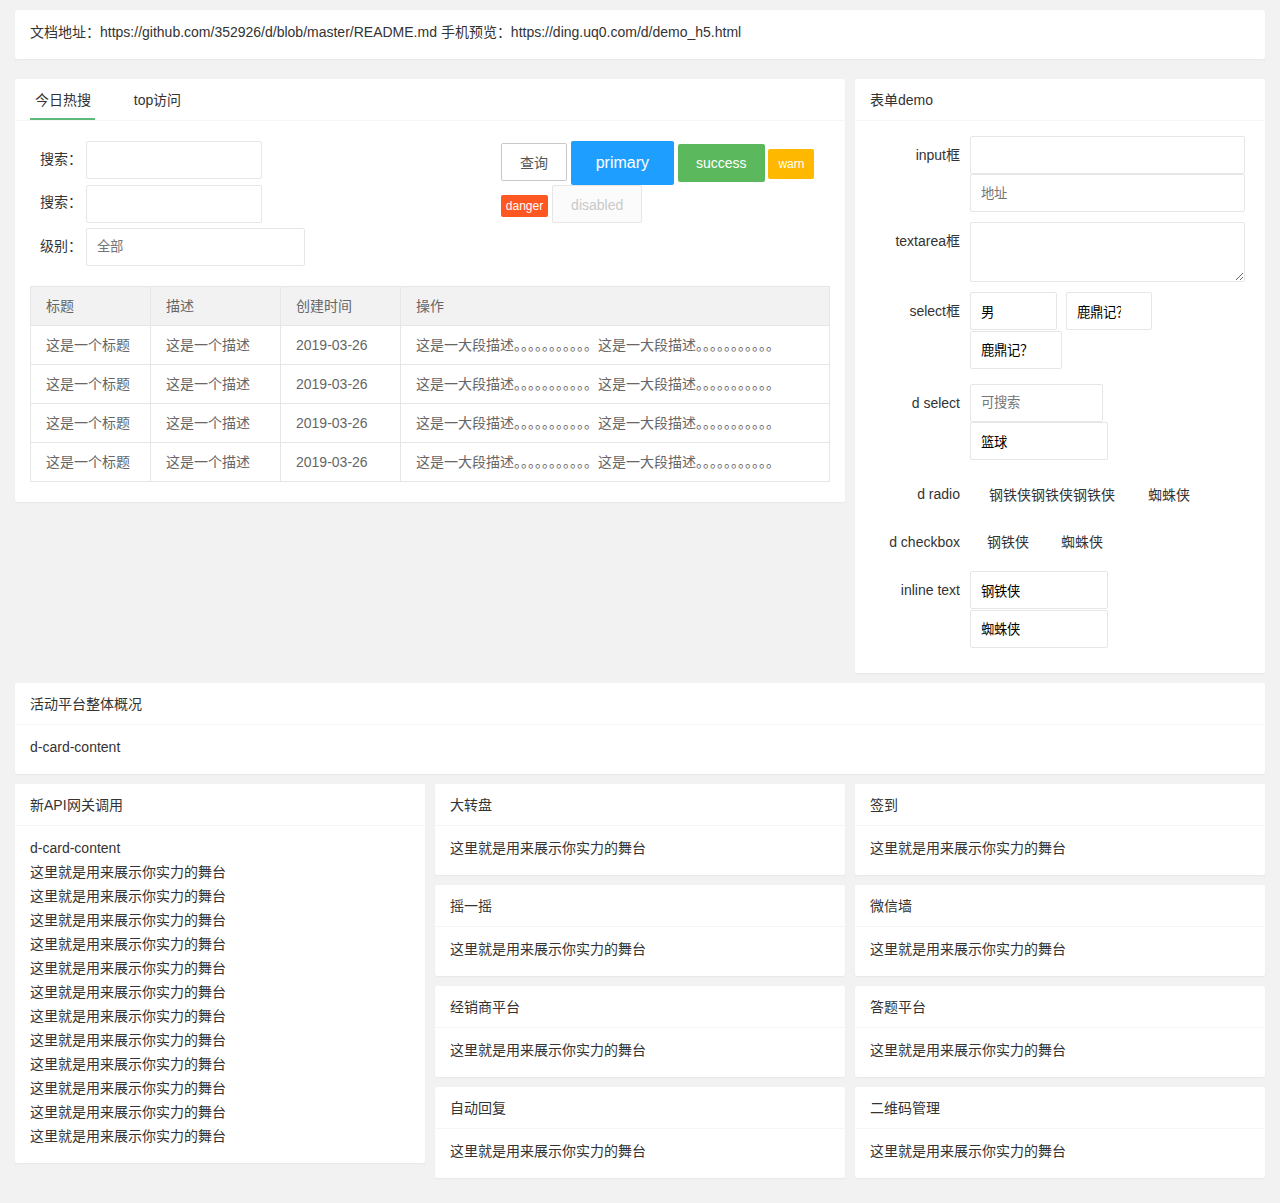
==== commit 25beae7a: "同步更新组件，增加 select 对于label触发事件的支持" ====
--- a/d/demo.html
+++ b/d/demo.html
@@ -34,15 +34,25 @@
                     <div class="d-card-body d-show top-search">
                         <div class="d-row">
                             <div class="d-box d-box-7">
-                                <div class="d-input-inline">
+                                <label class="d-input-inline">
                                     搜索：
                                     <input type="text" class="d-box-9">
-                                </div>
-                                <div class="d-input-inline">
+                                </label>
+                                <label class="d-input-inline">
                                     搜索：
                                     <input type="text" class="d-box-9">
-                                </div>
-                                <input type="text" class="d-box-9" value="s">
+                                </label>
+                                <div class="d-input-inline">
+                                    <label for="level">级别：</label>
+                                    <select name="level" id="level" d-search>
+                                        <option value="">全部</option>
+                                        <option value="info" >INFO</option>
+                                        <option value="warn" >WARN</option>
+                                        <option value="notice" >NOTICE</option>
+                                        <option value="error" >ERROR</option>
+                                        <option value="debug" >DEBUG</option>
+                                    </select>
+                                </div>
                             </div>
                             <div class="d-box d-box-5">
                                 <button type="button" class="d-btn">查询</button>
--- a/assets/libs/d/d.min.css
+++ b/assets/libs/d/d.min.css
@@ -2,7 +2,7 @@
  * d.css - d.css
  * @version v1.0.0
  * @copyright dingding 
- * @modified time 2019-05-28 16:41:28
+ * @modified time 2019-06-24 9:23:18
  * https://github.com/352926/d
  * https://ding.uq0.com/d/demo.html
- */.d-container .d-row .d-box .d-card .d-tab .d-tab-title li.active,.d-container .d-row .d-card-tools a,.d-container a,body{color:#333}*,:after,:before{-webkit-box-sizing:border-box;-moz-box-sizing:border-box;box-sizing:border-box}blockquote,body,button,dd,div,dl,dt,form,h1,h2,h3,h4,h5,h6,input,li,ol,p,pre,td,textarea,th,ul{margin:0;padding:0;-webkit-tap-highlight-color:transparent}body{font-family:"Helvetica Neue",Helvetica,Arial,sans-serif;font-size:14px;line-height:1.42857143;background-color:#fff}body,html{height:100%}.clearfix:after,.clearfix:before,.d-container-fluid:after,.d-container-fluid:before,.d-container:after,.d-container:before,.d-row:after,.d-row:before{display:table;content:" "}.clearfix:after,.d-container-fluid:after,.d-container:after,.d-row:after{clear:both}.d-container{padding-right:5px;padding-left:5px;margin-right:auto;margin-left:auto}.d-container a{text-decoration:none}.d-container .d-show{display:block!important}.d-container .d-hide{display:none!important}.d-container .clear{clear:both}.d-container .clearfix:after,.d-container .d-box:after,.d-container .d-card:after,.d-container .d-form-item:after,.d-container .d-input-inline:after,.d-container .d-row:after{content:'.';display:block;height:0;clear:both;visibility:hidden}.d-container .d-row{padding:5px}.d-container .d-row:before{content:'';display:block;clear:both}.d-container .d-row .d-box{display:block;box-sizing:border-box;-moz-box-sizing:border-box;-webkit-box-sizing:border-box;padding:5px;float:left}.d-container .d-row .d-box .d-card{border-radius:2px;background-color:#fff;box-shadow:0 1px 2px 0 rgba(0,0,0,.05);padding-bottom:5px;position:relative}.d-container .d-row .d-box .d-card .d-card-header{height:42px;line-height:42px;padding:0 30px 0 15px;border-bottom:1px solid #f6f6f6;color:#333;border-radius:2px 2px 0 0;font-size:14px}.d-container .d-row .d-box .d-card .d-tab .d-tab-title{height:42px;position:relative;left:0;white-space:nowrap;font-size:0;border-bottom-width:1px;border-bottom-style:solid;-webkit-transition:all .2s;border-bottom-color:#f6f6f6}.d-container .d-row .d-box .d-card .d-tab .d-tab-title li{display:inline-block;margin:0 15px;padding:0;line-height:42px;vertical-align:middle;font-size:14px;text-align:center;cursor:pointer;transition:all .2s;-webkit-transition:all .2s;position:relative;min-width:65px}.d-container .d-row .d-box .d-card .d-tab .d-card-body{display:none}.d-container .d-row .d-box .d-card .d-tab .d-tab-title li.active:after{position:absolute;left:0;top:0;content:'';width:100%;height:41px;border-radius:2px 2px 0 0;box-sizing:border-box;pointer-events:none;border:none;border-bottom:2px solid #5FB878}.d-container .d-row .d-card-tools{width:100%;line-height:42px;top:0;left:0;position:absolute;text-align:right;padding-right:10px}.d-container .d-div-overflow{overflow:hidden;white-space:nowrap;text-overflow:ellipsis}.d-container .d-row .d-box .d-card .d-card-body{padding:10px 15px;line-height:24px}.d-container .d-row .d-box-1{width:8.33333333%}.d-container .d-row .d-box-2{width:16.66666667%}.d-container .d-row .d-box-3{width:25%}.d-container .d-row .d-box-4{width:33.33333333%}.d-container .d-row .d-box-5{width:41.66666667%}.d-container .d-row .d-box-6{width:50%}.d-container .d-row .d-box-7{width:58.33333333%}.d-container .d-row .d-box-8{width:66.66666667%}.d-container .d-row .d-box-9{width:75%}.d-container .d-row .d-box-10{width:83.33333333%}.d-container .d-row .d-box-11{width:91.66666667%}.d-container .d-row .d-box-12{width:100%}.d-container .d-table{width:100%;background-color:#fff;color:#666;margin:5px 0;border-collapse:collapse;border-spacing:0}.d-container .d-table-fixed{table-layout:fixed}.d-container .d-table tr{transition:all .3s;-webkit-transition:all .3s}.d-container .d-table thead tr{background-color:#f2f2f2}.d-container .d-table td,.d-container .d-table th{position:relative;padding:9px 15px;min-height:20px;line-height:20px;font-size:14px;border-width:1px;border-style:solid;border-color:#e6e6e6;text-align:left;font-weight:400}.d-container .d-table.d-table-hover>tbody>tr:hover{background-color:#f5f5f5}.d-container .d-form-item{margin-bottom:0;clear:both}.d-container .d-form-label{display:block;padding:9px 0;width:100%;font-weight:400;line-height:20px;text-align:right}.d-container .d-form-input-checkbox,.d-container .d-form-input-radio{padding:9px 10px 0 0;font-weight:400;line-height:20px;vertical-align:middle;text-align:right}.d-container .d-form-input-radio{display:inline-block;cursor:pointer}.d-container .d-form-input-radio i.iconfont{color:#c2c2c2;font-size:18px;margin-right:5px;position:relative;top:1px}.d-container .d-form-input-radio input[type=radio]{display:none!important}.d-container .d-form-input-radio i.iconfont:hover{color:#5FB878!important}.d-container .d-form-input-radio.disabled,.d-container .d-form-input-radio.disabled i.iconfont{cursor:not-allowed!important;color:#e2e2e2!important}.d-container .d-form-input-checkbox{display:inline-block;cursor:pointer}.d-container .d-form-input-checkbox i.iconfont{color:#c2c2c2;font-size:16px;margin-right:5px;position:relative;top:1px}.d-container .d-form-input-checkbox input[type=checkbox]{display:none!important}.d-container .d-form-input-checkbox i.iconfont:hover,.d-container .d-form-input-checkbox.checked i.iconfont,.d-container .d-form-input-radio.checked i.iconfont{color:#5FB878!important}.d-container .d-form-input-checkbox.disabled,.d-container .d-form-input-checkbox.disabled i.iconfont{cursor:not-allowed!important;color:#e2e2e2!important}.d-container .d-form-select{position:relative;display:inline-block;font-weight:400;line-height:20px;vertical-align:middle;cursor:pointer;padding-right:5px}.d-container .d-form-select:last-child{padding-right:0}.d-container .d-form-select select{display:none!important}.d-container .d-form-select .d-form-select-title input{cursor:pointer}.d-container .d-form-select ul.d-form-select-option{display:none;position:absolute;left:0;top:42px;padding:5px 0;z-index:899;min-width:100%;border:1px solid #d2d2d2;max-height:300px;overflow-y:auto;background-color:#fff;border-radius:2px;box-shadow:0 2px 4px rgba(0,0,0,.12);box-sizing:border-box}.d-container .d-form-select ul.d-form-select-option>li.active{background-color:#5FB878!important;color:#fff!important}.d-container .d-form-select ul.d-form-select-option li.disabled{color:#d2d2d2!important;background-color:#fff!important;cursor:not-allowed!important}.d-container .d-form-select ul.d-form-select-option li{padding:0 10px;line-height:36px;white-space:nowrap;overflow:hidden;text-overflow:ellipsis}.d-container .d-form-select ul.d-form-select-option li:hover{background-color:#f2f2f2;-webkit-transition:.5s all;transition:.5s all}.d-container .d-form-select ul.d-form-select-option.d-form-select-group li{padding-left:20px}.d-container .d-form-select ul.d-form-select-option.d-form-select-group li.select_tips{padding-left:10px;color:#999}.d-container .d-form-select .d-form-select-group li.group{font-size:12px;color:#999!important;background-color:#fff!important;cursor:default!important;padding:0 10px!important;line-height:36px;white-space:nowrap;overflow:hidden;text-overflow:ellipsis}.d-container input,.d-container select,.d-container textarea{display:block;width:100%;padding-left:10px;height:38px;line-height:1.3;border:1px solid #e6e6e6;background-color:#fff;border-radius:2px;outline:0}.d-container .d-input-inline{display:inline-block;vertical-align:middle;cursor:pointer;padding-right:10px;margin-bottom:5px;line-height:37px}.d-container .d-input-inline:last-child{padding-right:0}.d-container .d-input-inline .d-form-select .d-form-select-input{width:100%}.d-container .d-input-inline input,.d-container .d-input-inline select{display:inline-block;width:auto;vertical-align:middle}.d-container .d-input-inline input[type=checkbox],.d-container .d-input-inline input[type=radio]{text-align:right;padding:9px 10px 0 0;margin-right:5px;position:relative;top:-1px;cursor:pointer}.d-container input:focus,.d-container input:hover,.d-container select:focus,.d-container select:hover,.d-container textarea:focus,.d-container textarea:hover{border-color:#D2D2D2!important}.d-container textarea{min-height:60px;height:auto;line-height:20px;padding:6px 10px;resize:vertical}.d-container .d-input-group{position:relative}.d-container .d-input-group input{padding-right:30px}.d-container .d-input-group .d-input-group-addon{display:inline-block;overflow:hidden;position:absolute;right:10px;top:25%;margin-top:-3px;cursor:pointer;color:#c2c2c2;transition:all .3s;-webkit-transition:all .3s}.d-container .d-btn{display:inline-block;height:38px;line-height:38px;white-space:nowrap;text-align:center;font-size:14px;cursor:pointer;padding:0 18px;border-width:1px;border-style:solid;border-color:#C9C9C9;border-image:initial;border-radius:2px;background-color:#fff;color:#555;outline:0}.d-container .d-btn:hover{border-color:#009688;color:#333}.d-container .d-btn-primary{background-color:#1E9FFF;color:#fff;border:none}.d-container .d-btn-success{background-color:#5cb85c;color:#fff;border:none}.d-container .d-btn-danger{background-color:#FF5722;color:#fff;border:none}.d-container .d-btn-warn{background-color:#FFB800;color:#fff;border:none}.d-container .d-btn-danger:hover,.d-container .d-btn-primary:hover,.d-container .d-btn-success:hover,.d-container .d-btn-warn:hover{opacity:.8;filter:alpha(opacity=80);color:#fff}.d-container .d-btn:disabled{border:1px solid #e6e6e6;background-color:#FBFBFB;color:#C9C9C9;cursor:not-allowed;opacity:1}.d-container .d-btn.d-btn-lg{height:44px;line-height:44px;padding:0 25px;font-size:16px}.d-container .d-btn.d-btn-sm{height:30px;line-height:30px;padding:0 10px;font-size:12px}.d-container .d-btn.d-btn-xs{height:22px;line-height:22px;padding:0 5px;font-size:12px}@font-face{font-family:iconfont;src:url(//at.alicdn.com/t/font_1105933_kohhv6k4hdl.eot);src:url(//at.alicdn.com/t/font_1105933_kohhv6k4hdl.eot?#iefix) format('embedded-opentype'),url(//at.alicdn.com/t/font_1105933_kohhv6k4hdl.woff2) format('woff2'),url(//at.alicdn.com/t/font_1105933_kohhv6k4hdl.woff) format('woff'),url(//at.alicdn.com/t/font_1105933_kohhv6k4hdl.ttf) format('truetype'),url(//at.alicdn.com/t/font_1105933_kohhv6k4hdl.svg#iconfont) format('svg')}.iconfont{font-family:iconfont!important;font-size:16px;font-style:normal;-webkit-font-smoothing:antialiased;-webkit-text-stroke-width:.2px;-moz-osx-font-smoothing:grayscale}+ */.d-container .d-row .d-box .d-card .d-tab .d-tab-title li.active,.d-container .d-row .d-card-tools a,.d-container a,body{color:#333}*,:after,:before{-webkit-box-sizing:border-box;-moz-box-sizing:border-box;box-sizing:border-box}blockquote,body,button,dd,div,dl,dt,form,h1,h2,h3,h4,h5,h6,input,li,ol,p,pre,td,textarea,th,ul{margin:0;padding:0;-webkit-tap-highlight-color:transparent}body{font-family:"Helvetica Neue",Helvetica,Arial,sans-serif;font-size:14px;line-height:1.42857143;background-color:#fff}body,html{height:100%}.clearfix:after,.clearfix:before,.d-container-fluid:after,.d-container-fluid:before,.d-container:after,.d-container:before,.d-row:after,.d-row:before{display:table;content:" "}.clearfix:after,.d-container-fluid:after,.d-container:after,.d-row:after{clear:both}.d-container{padding-right:5px;padding-left:5px;margin-right:auto;margin-left:auto}.d-container a{text-decoration:none}.d-container .d-show{display:block!important}.d-container .d-hide{display:none!important}.d-container .clear{clear:both}.d-container .clearfix:after,.d-container .d-box:after,.d-container .d-card:after,.d-container .d-form-item:after,.d-container .d-input-inline:after,.d-container .d-row:after{content:'.';display:block;height:0;clear:both;visibility:hidden}.d-container .d-row{padding:5px}.d-container .d-row:before{content:'';display:block;clear:both}.d-container .d-row .d-box{display:block;padding:5px;float:left}.d-container .d-row .d-box .d-card{border-radius:2px;background-color:#fff;box-shadow:0 1px 2px 0 rgba(0,0,0,.05);padding-bottom:5px;position:relative}.d-container .d-row .d-box .d-card .d-card-header{height:42px;line-height:42px;padding:0 30px 0 15px;border-bottom:1px solid #f6f6f6;color:#333;border-radius:2px 2px 0 0;font-size:14px}.d-container .d-row .d-box .d-card .d-tab .d-tab-title{height:42px;position:relative;left:0;white-space:nowrap;font-size:0;border-bottom-width:1px;border-bottom-style:solid;-webkit-transition:all .2s;border-bottom-color:#f6f6f6}.d-container .d-row .d-box .d-card .d-tab .d-tab-title li{display:inline-block;margin:0 15px;padding:0;line-height:42px;vertical-align:middle;font-size:14px;text-align:center;cursor:pointer;transition:all .2s;-webkit-transition:all .2s;position:relative;min-width:65px}.d-container .d-row .d-box .d-card .d-tab>.d-card-body{display:none}.d-container .d-row .d-box .d-card .d-tab .d-tab-title li.active:after{position:absolute;left:0;top:0;content:'';width:100%;height:41px;border-radius:2px 2px 0 0;pointer-events:none;border:none;border-bottom:2px solid #5FB878}.d-container .d-row .d-card-tools{width:100%;line-height:42px;top:0;left:0;position:absolute;text-align:right;padding-right:10px}.d-container .d-div-overflow{overflow:hidden;white-space:nowrap;text-overflow:ellipsis}.d-container .d-row .d-box .d-card .d-card-body{padding:10px 15px;line-height:24px}.d-container .d-row .d-box-1{width:8.33333333%}.d-container .d-row .d-box-2{width:16.66666667%}.d-container .d-row .d-box-3{width:25%}.d-container .d-row .d-box-4{width:33.33333333%}.d-container .d-row .d-box-5{width:41.66666667%}.d-container .d-row .d-box-6{width:50%}.d-container .d-row .d-box-7{width:58.33333333%}.d-container .d-row .d-box-8{width:66.66666667%}.d-container .d-row .d-box-9{width:75%}.d-container .d-row .d-box-10{width:83.33333333%}.d-container .d-row .d-box-11{width:91.66666667%}.d-container .d-row .d-box-12{width:100%}.d-container .d-table{width:100%;background-color:#fff;color:#666;margin:5px 0;border-collapse:collapse;border-spacing:0}.d-container .d-table-fixed{table-layout:fixed}.d-container .d-table tr{transition:all .3s;-webkit-transition:all .3s}.d-container .d-table thead tr{background-color:#f2f2f2}.d-container .d-table td,.d-container .d-table th{position:relative;padding:9px 15px;min-height:20px;line-height:20px;font-size:14px;border-width:1px;border-style:solid;border-color:#e6e6e6;text-align:left;font-weight:400}.d-container .d-table.d-table-hover>tbody>tr:hover{background-color:#f5f5f5}.d-container .d-form-item{margin-bottom:0;clear:both}.d-container .d-form-label{display:block;padding:9px 0;width:100%;font-weight:400;line-height:20px;text-align:right}.d-container .d-form-input-checkbox,.d-container .d-form-input-radio{padding:9px 10px 0 0;font-weight:400;line-height:20px;vertical-align:middle;text-align:right}.d-container .d-form-input-radio{display:inline-block;cursor:pointer}.d-container .d-form-input-radio i.iconfont{color:#c2c2c2;font-size:18px;margin-right:5px;position:relative;top:1px}.d-container .d-form-input-radio input[type=radio]{display:none!important}.d-container .d-form-input-radio i.iconfont:hover{color:#5FB878!important}.d-container .d-form-input-radio.disabled,.d-container .d-form-input-radio.disabled i.iconfont{cursor:not-allowed!important;color:#e2e2e2!important}.d-container .d-form-input-checkbox{display:inline-block;cursor:pointer}.d-container .d-form-input-checkbox i.iconfont{color:#c2c2c2;font-size:16px;margin-right:5px;position:relative;top:1px}.d-container .d-form-input-checkbox input[type=checkbox]{display:none!important}.d-container .d-form-input-checkbox i.iconfont:hover,.d-container .d-form-input-checkbox.checked i.iconfont,.d-container .d-form-input-radio.checked i.iconfont{color:#5FB878!important}.d-container .d-form-input-checkbox.disabled,.d-container .d-form-input-checkbox.disabled i.iconfont{cursor:not-allowed!important;color:#e2e2e2!important}.d-container .d-form-select{position:relative;display:inline-block;font-weight:400;line-height:20px;vertical-align:middle;cursor:pointer;padding-right:5px}.d-container .d-form-select:last-child{padding-right:0}.d-container .d-form-select select{display:none!important}.d-container .d-form-select .d-form-select-title input{cursor:pointer}.d-container .d-form-select ul.d-form-select-option{display:none;position:absolute;left:0;top:42px;padding:5px 0;z-index:899;min-width:100%;border:1px solid #d2d2d2;max-height:300px;overflow-y:auto;background-color:#fff;border-radius:2px;box-shadow:0 2px 4px rgba(0,0,0,.12)}.d-container .d-form-select ul.d-form-select-option>li.active{background-color:#5FB878!important;color:#fff!important}.d-container .d-form-select ul.d-form-select-option li.disabled{color:#d2d2d2!important;background-color:#fff!important;cursor:not-allowed!important}.d-container .d-form-select ul.d-form-select-option li{padding:0 10px;line-height:36px;white-space:nowrap;overflow:hidden;text-overflow:ellipsis}.d-container .d-form-select ul.d-form-select-option li:hover{background-color:#f2f2f2;-webkit-transition:.5s all;transition:.5s all}.d-container .d-form-select ul.d-form-select-option.d-form-select-group li{padding-left:20px}.d-container .d-form-select ul.d-form-select-option.d-form-select-group li.select_tips{padding-left:10px;color:#999}.d-container .d-form-select .d-form-select-group li.group{font-size:12px;color:#999!important;background-color:#fff!important;cursor:default!important;padding:0 10px!important;line-height:36px;white-space:nowrap;overflow:hidden;text-overflow:ellipsis}.d-container input,.d-container select,.d-container textarea{display:block;width:100%;padding-left:10px;height:38px;line-height:1.3;border:1px solid #e6e6e6;background-color:#fff;border-radius:2px;outline:0}.d-container .d-input-inline{display:inline-block;vertical-align:middle;cursor:pointer;padding-right:10px;margin-bottom:5px;line-height:37px}.d-container .d-input-inline:last-child{padding-right:0}.d-container .d-input-inline .d-form-select .d-form-select-input{width:100%}.d-container .d-input-inline input,.d-container .d-input-inline select{display:inline-block;width:auto;vertical-align:middle}.d-container .d-input-inline input[type=checkbox],.d-container .d-input-inline input[type=radio]{text-align:right;padding:9px 10px 0 0;margin-right:5px;position:relative;top:-1px;cursor:pointer}.d-container input:focus,.d-container input:hover,.d-container select:focus,.d-container select:hover,.d-container textarea:focus,.d-container textarea:hover{border-color:#D2D2D2!important}.d-container textarea{min-height:60px;height:auto;line-height:20px;padding:6px 10px;resize:vertical}.d-container .d-input-group{position:relative}.d-container .d-input-group input{padding-right:30px}.d-container .d-input-group .d-input-group-addon{display:inline-block;overflow:hidden;position:absolute;right:10px;top:25%;margin-top:-3px;cursor:pointer;color:#c2c2c2;transition:all .3s;-webkit-transition:all .3s}.d-container .d-btn{display:inline-block;height:38px;line-height:38px;white-space:nowrap;text-align:center;font-size:14px;cursor:pointer;padding:0 18px;border-width:1px;border-style:solid;border-color:#C9C9C9;border-image:initial;border-radius:2px;background-color:#fff;color:#555;outline:0;-webkit-user-select:none;-moz-user-select:none;-ms-user-select:none;user-select:none}.d-container .d-btn:hover{border-color:#009688;color:#333}.d-container .d-btn-primary{background-color:#1E9FFF;color:#fff;border:none}.d-container .d-btn-success{background-color:#5cb85c;color:#fff;border:none}.d-container .d-btn-danger{background-color:#FF5722;color:#fff;border:none}.d-container .d-btn-warn{background-color:#FFB800;color:#fff;border:none}.d-container .d-btn-danger:hover,.d-container .d-btn-primary:hover,.d-container .d-btn-success:hover,.d-container .d-btn-warn:hover{opacity:.8;filter:alpha(opacity=80);color:#fff}.d-container .d-btn:disabled{border:1px solid #e6e6e6;background-color:#FBFBFB;color:#C9C9C9;cursor:not-allowed;opacity:1}.d-container .d-btn.d-btn-lg{height:44px;line-height:44px;padding:0 25px;font-size:16px}.d-container .d-btn.d-btn-sm{height:30px;line-height:30px;padding:0 10px;font-size:12px}.d-container .d-btn.d-btn-xs{height:22px;line-height:22px;padding:0 5px;font-size:12px}@font-face{font-family:iconfont;src:url(//at.alicdn.com/t/font_1105933_xfu7na018z9.eot);src:url(//at.alicdn.com/t/font_1105933_xfu7na018z9.eot?#iefix) format('embedded-opentype'),url(//at.alicdn.com/t/font_1105933_xfu7na018z9.woff2) format('woff2'),url(//at.alicdn.com/t/font_1105933_xfu7na018z9.woff) format('woff'),url(//at.alicdn.com/t/font_1105933_xfu7na018z9.ttf) format('truetype'),url(//at.alicdn.com/t/font_1105933_xfu7na018z9.svg#iconfont) format('svg')}.iconfont{font-family:iconfont!important;font-size:16px;font-style:normal;-webkit-font-smoothing:antialiased;-webkit-text-stroke-width:.2px;-moz-osx-font-smoothing:grayscale}